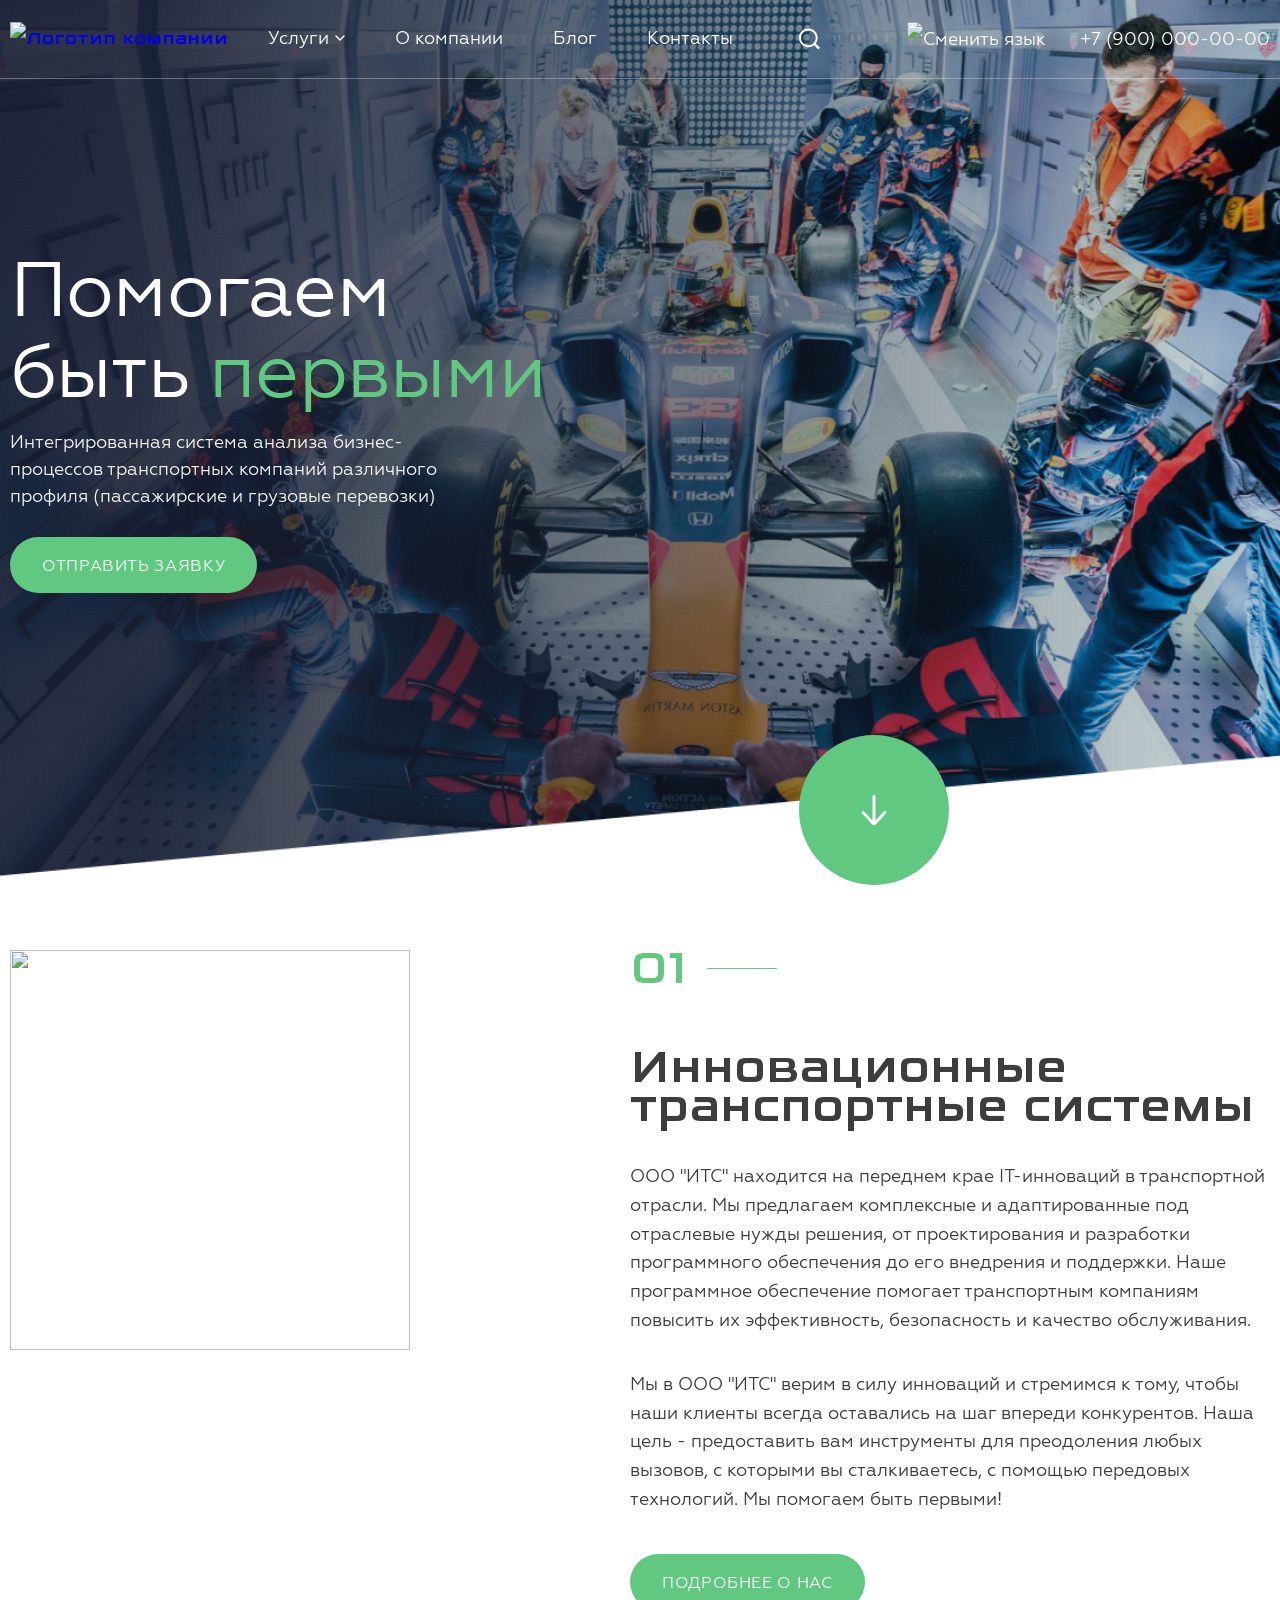
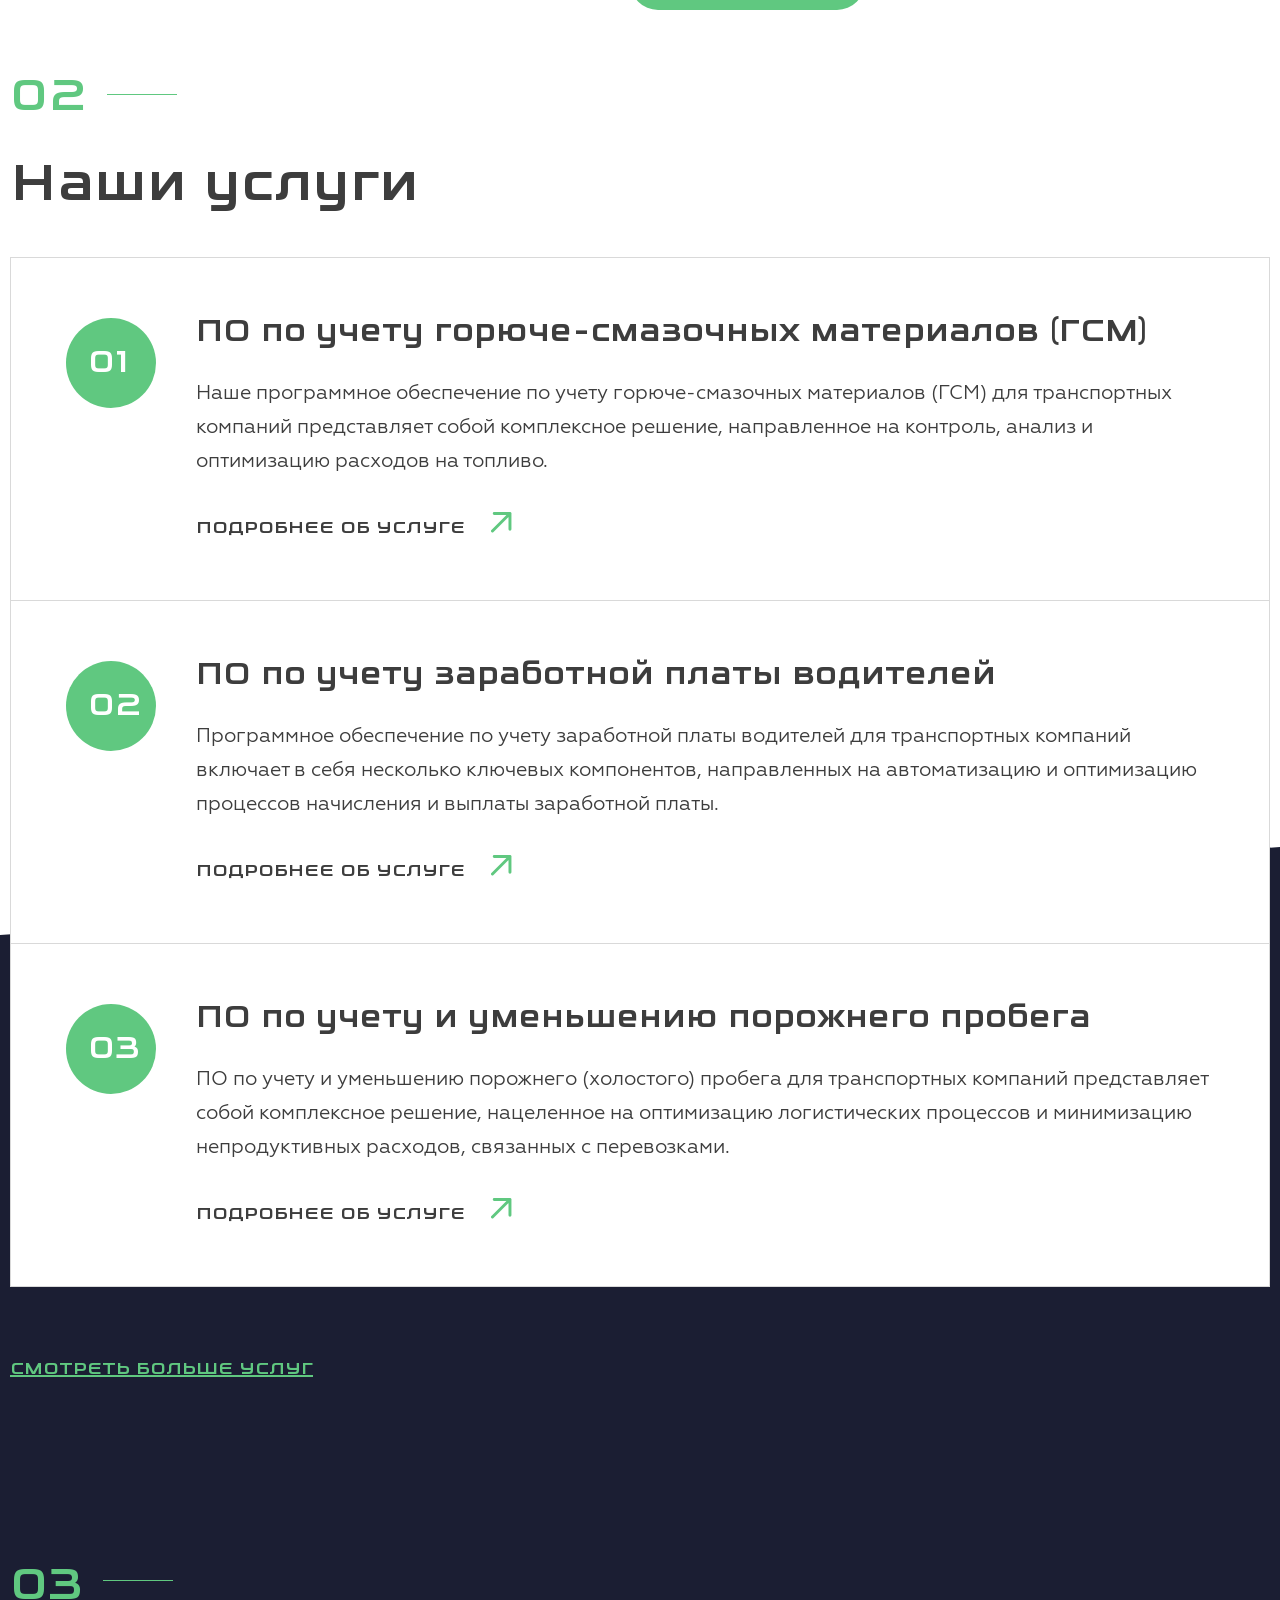
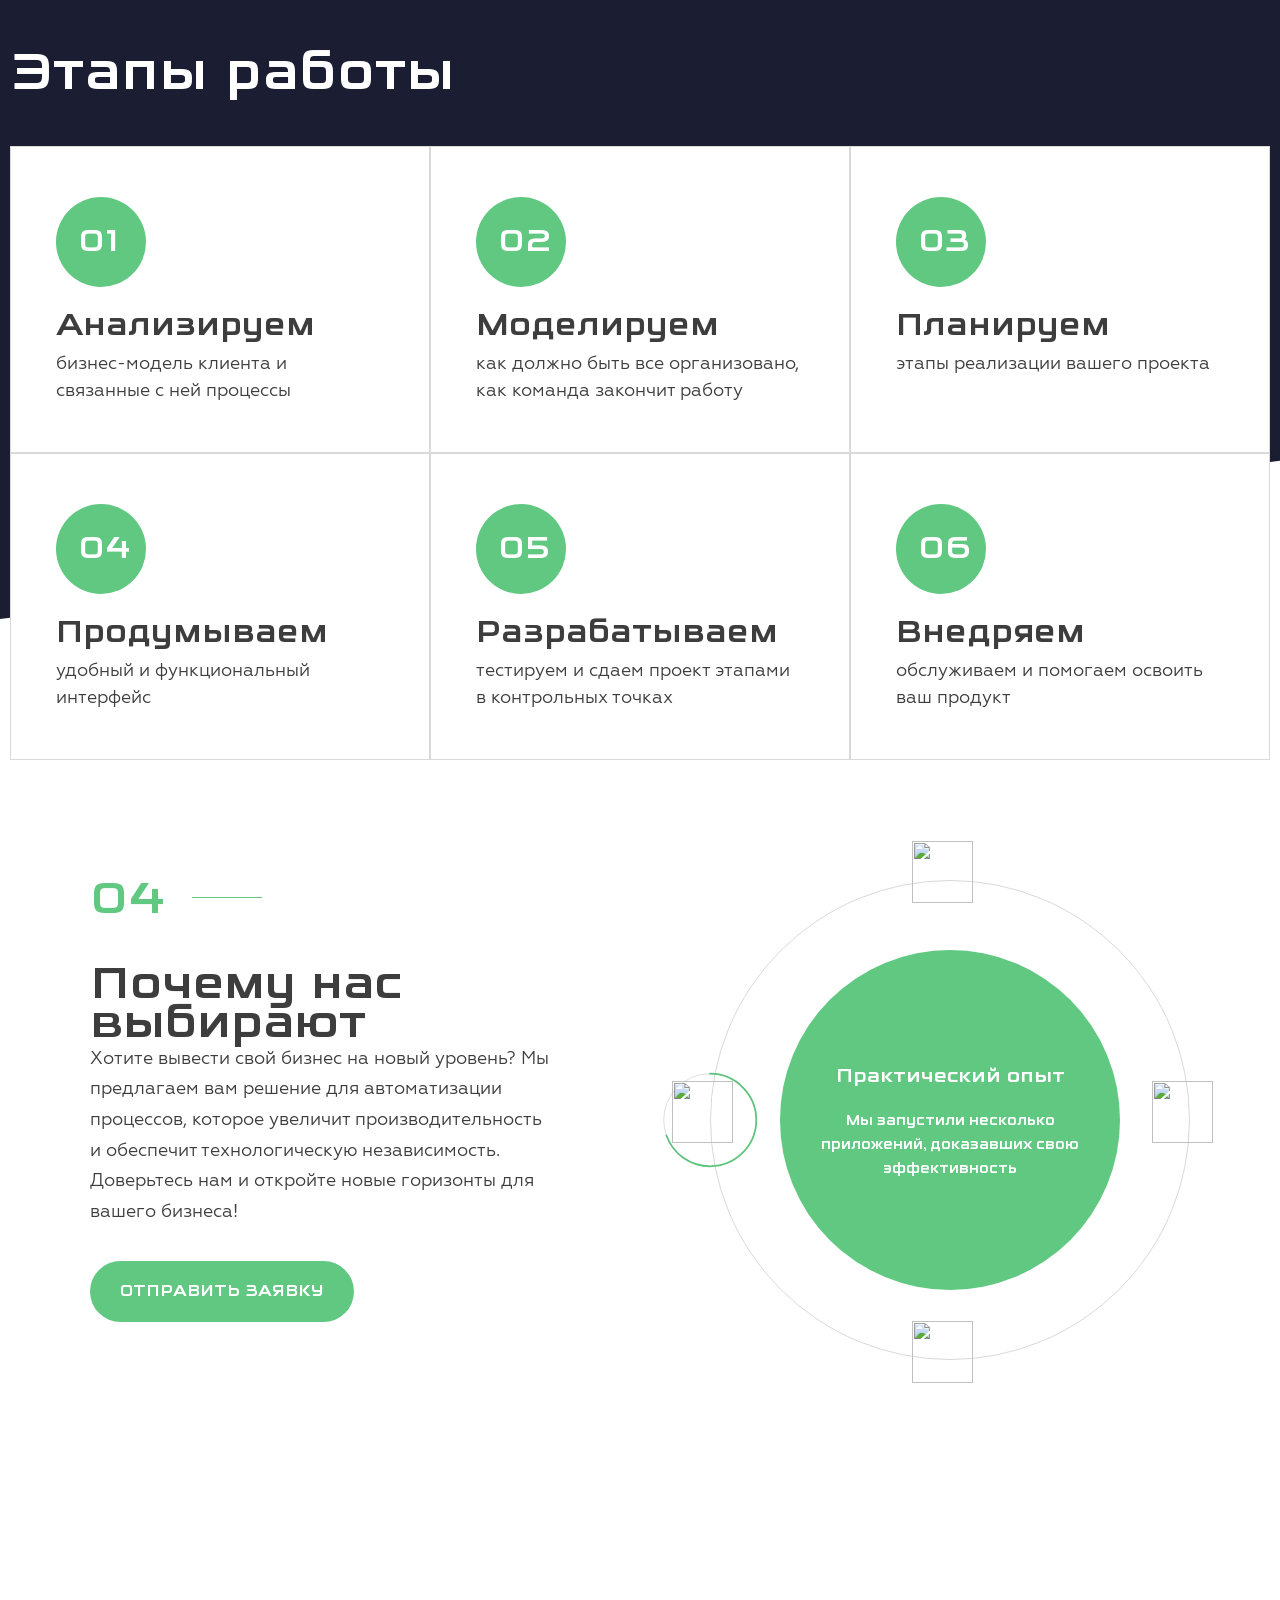
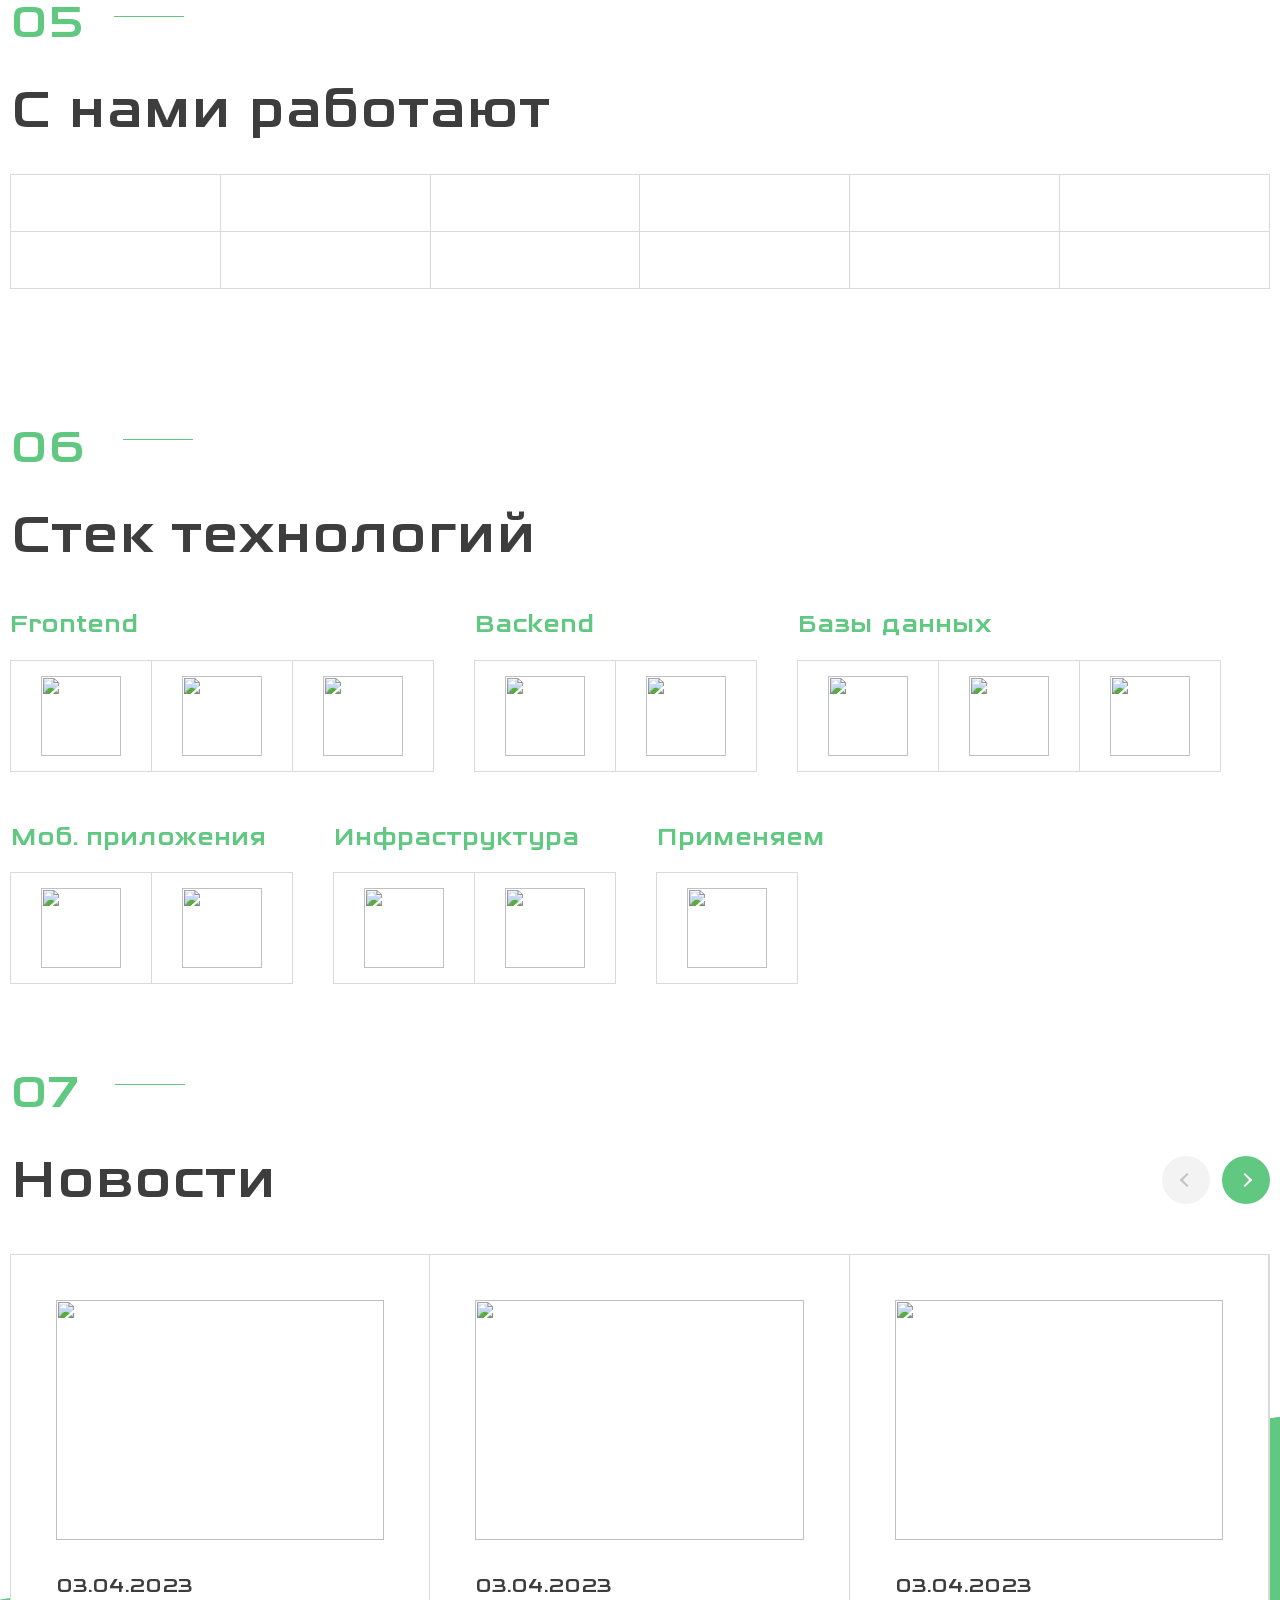
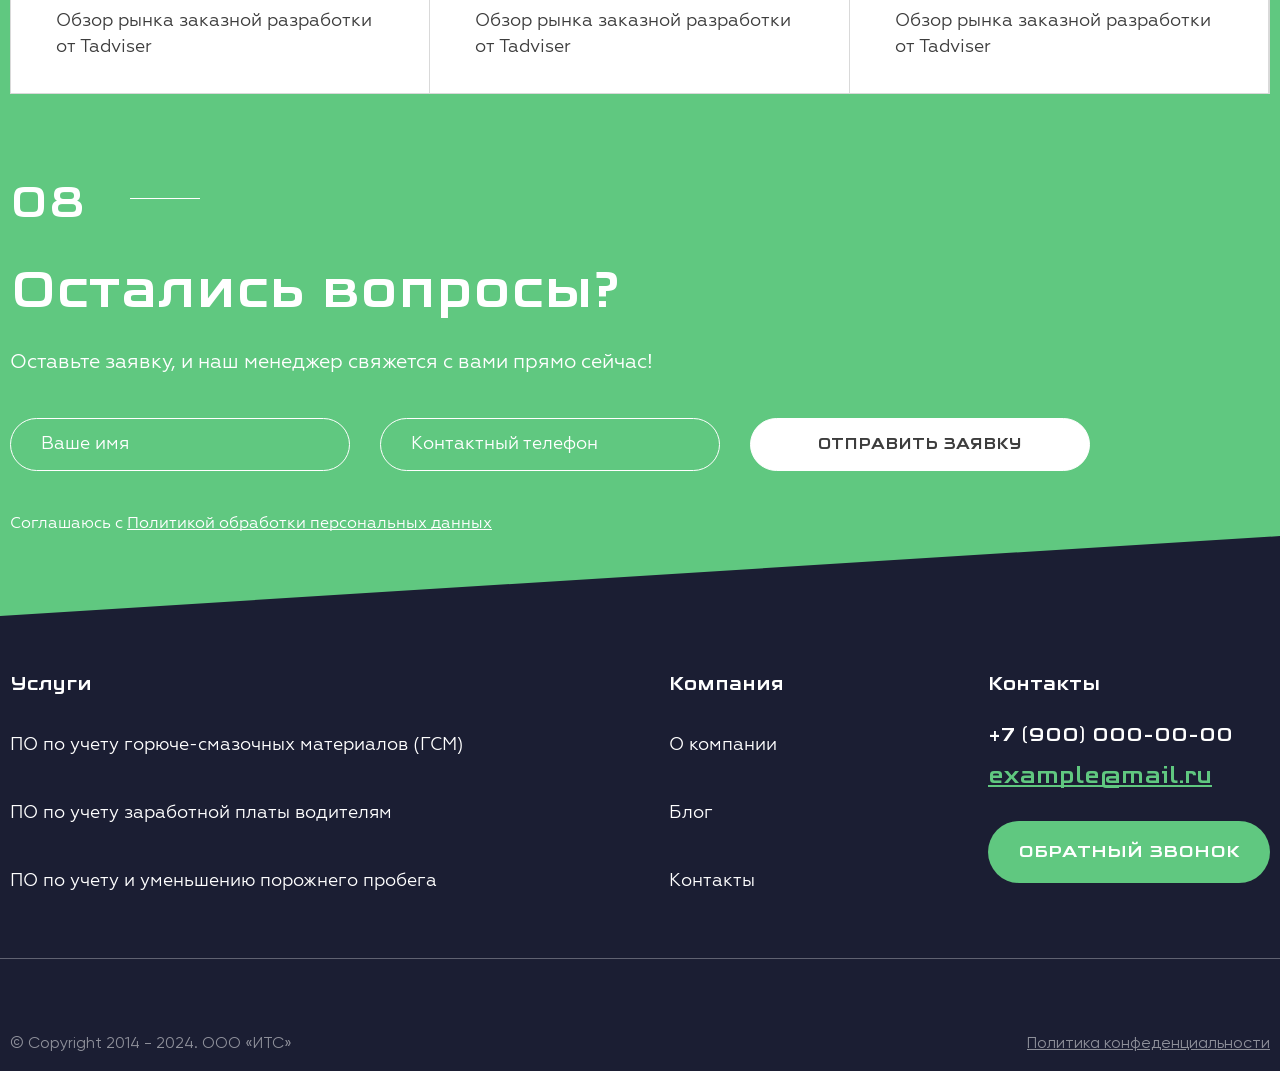
==== index.html @ 68f12f7c "Update index.html" ====
<!DOCTYPE html>
<html lang="ru">
  <head>
    <meta charset="UTF-8">
    <meta name="viewport" content="width=device-width, initial-scale=1.0">
    <title>ПО Транспортная компания</title>
    <link rel="stylesheet" href="style.css">
    <script src="main.js" defer></script>
  </head>
  <body>
    <header class="hero">

      <div class="header__inner">

        <!-- Логотип -->
        <a href="#" class="header__logo-link">
          <img src="/transportCompony/assets/logo.svg" alt="Логотип компании">
        </a>

        <!-- Телефон (только мобильные) -->
        <a href="tel:+79000000000" class="header__mobile-phone">

          +7 (900) 000-00-00
        </a>

        <div class="header__nav">
          <ul class="header__nav-list" id="navList">
            <li class="header__nav-item header__nav-item--dropdown">
              <button type="button"
                class="header__nav-link header__nav-link--toggle"
                aria-expanded="false"
                aria-haspopup="true">
                Услуги
                <svg class="header__nav-arrow" width="10" height="6"
                  viewBox="0 0 10 6" fill="none">
                  <path d="M1 1L5 5L9 1" stroke="currentColor"
                    stroke-width="1.5"
                    stroke-linecap="round" stroke-linejoin="round" />
                </svg>
              </button>

              <ul class="header__submenu">
                <li><a href="/services/web"
                    class="header__submenu-link">Разработка сайтов</a></li>
                <li><a href="/services/seo"
                    class="header__submenu-link">SEO-продвижение</a></li>
                <li><a href="/services/ads"
                    class="header__submenu-link">Реклама</a></li>
                <li><a href="/services/design"
                    class="header__submenu-link">Дизайн</a></li>
              </ul>
            </li>

            <li class="header__nav-item"><a href="/company.html"
                class="header__nav-link">О
                компании</a></li>
            <li class="header__nav-item"><a href="#"
                class="header__nav-link">Блог</a></li>
            <li class="header__nav-item"><a href="#"
                class="header__nav-link">Контакты</a></li>
          </ul>

          <form class="search" id="searchForm">
            <input type="text" class="search__input" placeholder="Что ищем?"
              name="q">
            <button type="button" class="search__btn" id="searchBtn"
              aria-label="Открыть поиск">
              <svg width="22" height="22" viewBox="0 0 22 22" fill="none"
                xmlns="http://www.w3.org/2000/svg">
                <path fill-rule="evenodd" clip-rule="evenodd"
                  d="M2.00028 9.77778C2.00028 14.0733 5.48251 17.5556 9.77806 17.5556C11.5681 17.5556 13.217 16.9508 14.5314 15.9345L15.9348 14.5311C16.9511 13.2167 17.5558 11.5678 17.5558 9.77778C17.5558 5.48223 14.0736 2 9.77806 2C5.48251 2 2.00028 5.48223 2.00028 9.77778ZM17.5022 15.7737C18.7894 14.1179 19.5558 12.0374 19.5558 9.77778C19.5558 4.37766 15.1782 0 9.77806 0C4.37794 0 0.00028038 4.37766 0.00028038 9.77778C0.00028038 15.1779 4.37794 19.5556 9.77806 19.5556C12.0375 19.5556 14.118 18.7892 15.7737 17.5021L20.2715 21.9999L22 20.2715L17.5022 15.7737Z"
                  fill="currentColor" />
              </svg>
            </button>
          </form>
        </div>

        <!-- Контакты -->
        <div class="header__contacts">
          <div class="header__lang">
            <img src="/transportCompony/assets/lan.png" alt="Сменить язык">
          </div>

          <a href="tel:+79000000000" class="header__phone">
            <span class="header__phone-icon">
              <img src="/transportCompony/assets/tel.png" alt>
            </span>
            +7 (900) 000-00-00
          </a>
        </div>

        <!-- RU + бургер (только мобильные) -->
        <div class="header__mobile-right">
          <a href="/en" class="header__mobile-lang">RU</a>

          <button class="burger" id="burger" aria-label="Открыть меню"
            aria-expanded="false">
            <span class="burger__icon">
              <span></span>
              <span></span>
            </span>
          </button>
        </div>

      </div>

      <div class="divider"></div>

      <div class="container hero__content-wrap">
        <div class="header__content">
          <h1 class="header__title">
            Помогаем <br> быть <span>первыми</span>
          </h1>
          <p class="header__title-mob">
            Помогаем быть <br> <span>первыми</span>
          </p>
          <p class="header__descr">
            Интегрированная система анализа бизнес-процессов транспортных
            компаний различного профиля (пассажирские и грузовые перевозки)
          </p>
          <a href="#form" class="btn header__btn">Отправить заявку</a>
        </div>
      </div>

      <a href="javascript:void(0)" class="hero__scroll"
        aria-label="Прокрутить вниз" onclick="smoothScrollBy(300, 1200)">
        <svg viewBox="0 0 150 150" fill="none"
          xmlns="http://www.w3.org/2000/svg">
          <circle cx="75" cy="75" r="75" fill="#60C880" />
          <path
            d="M76.1998 61.25V86.1869L84.9309 76.6381C85.3881 76.1381 86.1477 76.1187 86.6277 76.595C87.1071 77.0706 87.1263 77.8619 86.6691 78.3625L76.6972 89.2675C76.2436 89.7394 75.6412 90 74.9999 90C74.3591 90 73.7561 89.7394 73.2827 89.2456L63.3312 78.3619C63.1098 78.12 63 77.81 63 77.5C63 77.17 63.1248 76.84 63.3726 76.5944C63.8526 76.1181 64.6116 76.1375 65.0688 76.6375L73.7999 86.2262V61.25C73.7999 60.56 74.3375 60 74.9999 60C75.6622 60 76.1998 60.56 76.1998 61.25Z"
            fill="white" stroke="white" stroke-width="0.5" />
        </svg>
      </a>

    </header>

    <div class="menu-overlay" id="menuOverlay"></div>

    <main>
      <section class="innovative" id="innovative">
        <div class="container">
          <div class="innovative__inner">
            <img class="innovative__img" src="/transportCompony/assets/innovatione__img.jpg" alt>
            <div class="innovative__content">
              <span class="content__num">01</span>
              <h3 class="innovative__title content__title">Инновационные
                транспортные
                системы</h3>
              <p class="innovative__descr">ООО "ИТС" находится на переднем крае
                IT-инноваций в транспортной отрасли. Мы предлагаем комплексные и
                адаптированные под отраслевые нужды решения, от проектирования и
                разработки программного обеспечения до его внедрения и
                поддержки. Наше программное обеспечение помогает транспортным
                компаниям повысить их эффективность, безопасность и качество
                обслуживания.</p>
              <p class="innovative__descr">Мы в ООО "ИТС" верим в силу инноваций
                и стремимся к тому, чтобы наши клиенты всегда оставались на шаг
                впереди конкурентов. Наша цель - предоставить вам инструменты
                для преодоления любых вызовов, с которыми вы сталкиваетесь, с
                помощью передовых технологий.
                Мы помогаем быть первыми!</p>

              <a href="#" class="btn innovative__btn">Подробнее о нас</a>
            </div>
          </div>
        </div>
      </section>

      <section class="services">
        <div class="container">
          <div class="services__content">
            <span class="content__num services__content-num">02</span>
            <h3 class="content__title services__title">Наши услуги</h3>
            <ul class="serivices__list">
              <li class="services__item">
                <span class="card-num services__card-num">01</span>

                <div class="services__card">
                  <p class="services__card-title">ПО по учету горюче-смазочных
                    материалов (ГСМ)</p>
                  <p class="services__card-descr content__descr">Наше
                    программное обеспечение
                    по учету горюче-смазочных материалов (ГСМ) для транспортных
                    компаний представляет собой комплексное решение,
                    направленное на контроль, анализ и оптимизацию расходов на
                    топливо.</p>
                  <a href="#" class="services__card-link">подробнее <span>об
                      услуге</span>
                    <svg width="25" height="25" viewBox="0 0 25 25" fill="none"
                      xmlns="http://www.w3.org/2000/svg">
                      <path
                        d="M1.75 22.5833L22.5833 1.75M22.5833 20.5V1.75H3.83333"
                        stroke="#60C880" stroke-width="3.5"
                        stroke-linecap="round" stroke-linejoin="round" />
                    </svg>
                  </a>
                </div>
              </li>
            </ul>

          </div>
        </div>
      </section>
      <div class="dark__block">
        <div class="container">
          <ul class="services__list services__list-dark">
            <li class="services__item services__item-dark">
              <span class="card-num services__card-num">02</span>

              <div class="services__card">
                <p class="services__card-title">ПО по учету заработной платы
                  водителей</p>
                <p class="services__card-descr content__descr ">Программное
                  обеспечение по
                  учету заработной платы водителей для транспортных компаний
                  включает в себя несколько ключевых компонентов, направленных
                  на автоматизацию и оптимизацию процессов начисления и
                  выплаты заработной платы.</p>
                <a href="#" class="services__card-link">подробнее <span>об
                    услуге</span>
                  <svg width="25" height="25" viewBox="0 0 25 25" fill="none"
                    xmlns="http://www.w3.org/2000/svg">
                    <path
                      d="M1.75 22.5833L22.5833 1.75M22.5833 20.5V1.75H3.83333"
                      stroke="#60C880" stroke-width="3.5"
                      stroke-linecap="round" stroke-linejoin="round" />
                  </svg>
                </a>
              </div>
            </li>
            <li class="services__item services__item-dark">
              <span class="card-num services__card-num">03</span>

              <div class="services__card">
                <p class="services__card-title">ПО по учету и уменьшению
                  порожнего пробега</p>
                <p class="services__card-descr content__descr">ПО по учету и
                  уменьшению
                  порожнего (холостого) пробега для транспортных компаний
                  представляет собой комплексное решение, нацеленное на
                  оптимизацию логистических процессов и минимизацию
                  непродуктивных расходов, связанных с перевозками.</p>
                <a href="#" class="services__card-link">подробнее <span>об
                    услуге</span>
                  <svg width="25" height="25" viewBox="0 0 25 25" fill="none"
                    xmlns="http://www.w3.org/2000/svg">
                    <path
                      d="M1.75 22.5833L22.5833 1.75M22.5833 20.5V1.75H3.83333"
                      stroke="#60C880" stroke-width="3.5"
                      stroke-linecap="round" stroke-linejoin="round" />
                  </svg>
                </a>
              </div>
            </li>
          </ul>
          <a href="po__services.html" class="services__link">Смотреть больше
            услуг</a>
        </div>

        <section class="stage">
          <div class="container">
            <div class="stage__inner">
              <span class="content__num stage__num">03</span>
              <h3 class="content__title stage__title">Этапы работы</h3>
              <div class="stage__cards">
                <div class="stage__card">
                  <span class="card-num stage__card-num">01</span>
                  <div class="stage__card-content">

                    <h4
                      class="stage__card-title content__title">Анализируем</h4>
                    <p class="stage__card-descr content__descr">бизнес-модель
                      клиента и
                      связанные с ней процессы</p>
                  </div>
                </div>
                <div class="stage__card">
                  <span class="card-num stage__card-num">02</span>
                  <div class="stage__card-content">
                    <h4 class="stage__card-title">Моделируем</h4>
                    <p class="stage__card-descr">как должно быть все
                      организовано,
                      как команда закончит работу</p>
                  </div>
                </div>
                <div class="stage__card">
                  <span class="card-num stage__card-num">03</span>
                  <div class="stage__card-content">

                    <h4 class="stage__card-title">Планируем</h4>
                    <p class="stage__card-descr">этапы реализации вашего
                      проекта</p>
                  </div>
                </div>
                <div class="stage__card">
                  <span class="card-num stage__card-num">04</span>
                  <div class="stage__card-content">
                    <h4 class="stage__card-title">Продумываем</h4>
                    <p class="stage__card-descr">удобный и функциональный
                      интерфейс</p>
                  </div>
                </div>
                <div class="stage__card">
                  <span class="card-num stage__card-num">05</span>
                  <div class="stage__card-content">

                    <h4 class="stage__card-title">Разрабатываем</h4>
                    <p class="stage__card-descr">тестируем и сдаем проект
                      этапами
                      в контрольных точках</p>
                  </div>
                </div>
                <div class="stage__card">
                  <span class="card-num stage__card-num">06</span>
                  <div class="stage__card-content">

                    <h4 class="stage__card-title">Внедряем</h4>
                    <p class="stage__card-descr">обслуживаем и помогаем освоить
                      ваш продукт</p>
                  </div>
                </div>
              </div>
            </div>
          </div>
        </section>
      </div>
      <section class="why">
        <div class="container">
          <div class="why__inner">
            <div class="why__content">

              <span class="content__num why__content-num">04</span>
              <h3 class="why__title content__title">Почему нас выбирают</h3>
              <p class="why__descr content__descr">
                Хотите вывести свой бизнес на новый уровень? Мы предлагаем вам
                решение для автоматизации процессов, которое увеличит
                производительность и обеспечит технологическую независимость.
                Доверьтесь нам и откройте новые горизонты для вашего бизнеса!
              </p>
              <button class="why__btn">отправить заявку</button>
            </div>
            <div class="why__visual">
              <div class="orbit">

                <!-- центральный круг -->
                <div class="orbit__center">
                  <h3 class="orbit__title">Практический опыт</h3>
                  <p class="orbit__text">
                    Мы запустили несколько приложений,
                    доказавших свою эффективность
                  </p>
                </div>

                <!-- иконки по орбите -->
                <div class="orbit__icon orbit__icon--top">
                  <img src="/transportCompony/assets/top.svg" alt>
                </div>
                <div class="orbit__icon orbit__icon--right">
                  <img src="/transportCompony/assets/right.svg" alt>
                </div>
                <div class="orbit__icon orbit__icon--bottom">
                  <img src="/transportCompony/assets/bottom.svg" alt>
                </div>
                <div class="orbit__icon orbit__icon--left">
                  <!-- кольцо прогресса -->
                  <svg class="progress-ring" viewBox="0 0 112 112"
                    aria-hidden="true">
                    <!-- фоновая обводка (серое кольцо) -->
                    <circle cx="56" cy="56" r="54"
                      fill="none" stroke="#d9d9d9" stroke-width="1" />

                    <!-- прогресс -->
                    <circle class="progress-ring__circle"
                      cx="56" cy="56" r="54"
                      fill="none" stroke="#5cc47a" stroke-width="2"
                      stroke-linecap="round"
                      stroke-dasharray="490.29"
                      stroke-dashoffset="254.47"
                      transform="rotate(-90 56 56)" />
                  </svg>

                  <!-- иконка по центру -->
                  <img src="/transportCompony/assets/left.svg" alt>
                </div>
              </div>
            </div>
          </div>
        </div>
      </section>
      <section class="work">
        <div class="container">
          <span class="content__num work__content-num">05</span>
          <h3 class="work__title content__title">С нами работают</h3>
          <ul class="work__list">
            <li class="work__item"><img src="/transportCompony/assets/pek.png" alt
                class="work__item-pic"><a href="#"
                class="work__item-link"></a></li>
            <li class="work__item"><img src="/transportCompony/assets/image 4.svg" alt
                class="work__item-pic"><a href="#"
                class="work__item-link"></a></li>
            <li class="work__item"><img src="/transportCompony/assets/pek.png" alt
                class="work__item-pic"><a href="#"
                class="work__item-link"></a></li>
            <li class="work__item"><img src="/transportCompony/assets/image 4.svg" alt
                class="work__item-pic"><a href="#"
                class="work__item-link"></a></li>
            <li class="work__item"><img src="/transportCompony/assets/pek.png" alt
                class="work__item-pic"><a href="#"
                class="work__item-link"></a></li>
            <li class="work__item"><img src="/transportCompony/assets/image 4.svg" alt
                class="work__item-pic"><a href="#"
                class="work__item-link"></a></li>
            <li class="work__item"><img src="/transportCompony/assets/pek.png" alt
                class="work__item-pic"><a href="#"
                class="work__item-link"></a></li>
            <li class="work__item"><img src="/transportCompony/assets/image 4.svg" alt
                class="work__item-pic"><a href="#"
                class="work__item-link"></a></li>
            <li class="work__item"><img src="/transportCompony/assets/pek.png" alt
                class="work__item-pic"><a href="#"
                class="work__item-link"></a></li>
            <li class="work__item"><img src="/transportCompony/assets/image 4.svg" alt
                class="work__item-pic"><a href="#"
                class="work__item-link"></a></li>
            <li class="work__item"><img src="/transportCompony/assets/pek.png" alt
                class="work__item-pic"><a href="#"
                class="work__item-link"></a></li>
            <li class="work__item"><img src="/transportCompony/assets/image 4.svg" alt
                class="work__item-pic"><a href="#"
                class="work__item-link"></a></li>
          </ul>
        </div>
      </section>
      <section class="tehnology">
        <div class="container">
          <span class="content__num tehnology__content-num">06</span>
          <h3 class="tehnology__title content__title">Стек технологий</h3>
          <div class="tehnology__groups">
            <div class="tehnology__group">
              <h4 class="tehnology__list-title">Frontend</h4>
              <ul class="tehnology__list">
                <li class="tehnology__item"><a href="#"
                    class="tehnology__link"><img src="/transportCompony/assets/svelte.png" alt
                      class="tehnology__item-pic"></a></li>
                <li class="tehnology__item"><a href="#"
                    class="tehnology__link"><img src="/transportCompony/assets/vue.png" alt
                      class="tehnology__item-pic"></a></li>
                <li class="tehnology__item"><a href="#"
                    class="tehnology__link"><img src="/transportCompony/assets/angular.png" alt
                      class="tehnology__item-pic"></a></li>
              </ul>
            </div>
            <div class="tehnology__group">
              <h4 class="tehnology__list-title">Backend</h4>
              <ul class="tehnology__list">
                <li class="tehnology__item"><a href="#"
                    class="tehnology__link"><img src="/transportCompony/assets/laravel.png" alt
                      class="tehnology__item-pic"></a></li>
                <li class="tehnology__item"><a href="#"
                    class="tehnology__link"><img src="/transportCompony/assets/python.png" alt
                      class="tehnology__item-pic"></a></li>
              </ul>
            </div>
            <div class="tehnology__group">
              <h4 class="tehnology__list-title">Базы данных</h4>
              <ul class="tehnology__list">
                <li class="tehnology__item"><a href="#"
                    class="tehnology__link"><img src="/transportCompony/assets/mongo.png" alt
                      class="tehnology__item-pic"></a></li>
                <li class="tehnology__item"><a href="#"
                    class="tehnology__link"><img src="/transportCompony/assets/sql.png" alt
                      class="tehnology__item-pic"></a></li>
                <li class="tehnology__item"><a href="#"
                    class="tehnology__link"><img src="/transportCompony/assets/ch.png" alt
                      class="tehnology__item-pic"></a></li>
              </ul>
            </div>
          </div>
          <div class="tehnology__groups  tehnology__groups-bottom">
            <div class="tehnology__group">
              <h4 class="tehnology__list-title">Моб. приложения</h4>
              <ul class="tehnology__list">
                <li class="tehnology__item"><a href="#"
                    class="tehnology__link"><img src="/transportCompony/assets/java.png" alt
                      class="tehnology__item-pic"></a></li>
                <li class="tehnology__item"><a href="#"
                    class="tehnology__link"><img src="/transportCompony/assets/swift.png" alt
                      class="tehnology__item-pic"></a></li>
              </ul>
            </div>
            <div class="tehnology__group tehnology__group-info">
              <h4 class="tehnology__list-title">Инфраструктура</h4>
              <ul class="tehnology__list">
                <li class="tehnology__item"><a href="#"
                    class="tehnology__link"><img src="/transportCompony/assets/docer.png" alt
                      class="tehnology__item-pic"></a></li>
                <li class="tehnology__item"><a href="#"
                    class="tehnology__link"><img src="/transportCompony/assets/ic.png" alt
                      class="tehnology__item-pic"></a></li>
              </ul>
            </div>
            <div class="tehnology__group">
              <h4 class="tehnology__list-title">Применяем</h4>
              <ul class="tehnology__list">
                <li class="tehnology__item"><a href="#"
                    class="tehnology__link"><img src="/transportCompony/assets/ql.png" alt
                      class="tehnology__item-pic"></a></li>
              </ul>
            </div>
          </div>
        </div>
      </section>
      <div class="green__block">
        <section class="news">
          <div class="container">
            <div class="news__head">
              <div>
                <span class="content__num news__content-num">07</span>
                <h3 class="news__title content__title">Новости</h3>
              </div>
              <div class="news__nav">
                <button class="news__btn news__btn--prev" aria-label="Назад"
                  disabled></button>
                <button class="news__btn news__btn--next"
                  aria-label="Вперёд"></button>
              </div>
            </div>
            <div class="news__slider">
              <div class="news__slide">
                <img src="/transportCompony/assets/slide-1.png" alt class="news__slide-pic">
                <div class="news__content">

                  <p class="news__slide-date">03.04.2023</p>
                  <p class="news__slide-descr">Обзор рынка заказной разработки
                    от
                    Tadviser</p>
                </div>
              </div>
              <div class="news__slide">
                <img src="/transportCompony/assets/slide-2.png" alt class="news__slide-pic">
                <div class="news__content">

                  <p class="news__slide-date">03.04.2023</p>
                  <p class="news__slide-descr">Обзор рынка заказной разработки
                    от
                    Tadviser</p>
                </div>
              </div>
              <div class="news__slide">
                <img src="/transportCompony/assets/slide-3.png" alt class="news__slide-pic">
                <div class="news__content">

                  <p class="news__slide-date">03.04.2023</p>
                  <p class="news__slide-descr">Обзор рынка заказной разработки
                    от
                    Tadviser</p>
                </div>
              </div>
              <div class="news__slide">
                <img src="/transportCompony/assets/slide-1.png" alt class="news__slide-pic">
                <div class="news__content">

                  <p class="news__slide-date">03.04.2023</p>
                  <p class="news__slide-descr">Обзор рынка заказной разработки
                    от
                    Tadviser</p>
                </div>
              </div>
              <div class="news__slide">
                <img src="/transportCompony/assets/slide-2.png" alt class="news__slide-pic">
                <div class="news__content">

                  <p class="news__slide-date">03.04.2023</p>
                  <p class="news__slide-descr">Обзор рынка заказной разработки
                    от
                    Tadviser</p>
                </div>
              </div>
              <div class="news__slide">
                <img src="/transportCompony/assets/slide-3.png" alt class="news__slide-pic">

                <div class="news__content">

                  <p class="news__slide-date">03.04.2023</p>
                  <p class="news__slide-descr">Обзор рынка заказной разработки
                    от
                    Tadviser</p>
                </div>
              </div>
            </div>
          </div>
        </section>
        <section class="questions">
          <div class="container">
            <span class="content__num questions__content-num">08</span>
            <h3 class="questions__title content__title">Остались вопросы?</h3>
            <p class="content__descr questions__descr">Оставьте заявку, и наш
              менеджер свяжется с
              вами прямо сейчас!</p>
            <form class="question__form" action="/api/send" method="POST">
              <input
                class="question__form-input"
                id="user-name"
                type="text"
                name="name"
                placeholder="Ваше имя"
                autocomplete="name"
                required>

              <input
                class="question__form-input"
                id="phone"
                type="tel"
                name="phone"
                placeholder="Контактный телефон"
                autocomplete="tel"
                required>

              <button type="submit" class="question__btn">Отправить
                заявку</button>
            </form>
            <p class="question__politic">Соглашаюсь с <span>Политикой обработки
                персональных данных</span></p>
          </div>
        </section>
      </div>

      <footer class="footer">
        <div class="container">
          <div class="footer__inner">
            <div class="footer__services">
              <p class="footer__title">Услуги</p>
              <ul class="footer__list">
                <li class="footer__item"><a href="po__services.html"
                    class="footer__link">ПО по учету горюче-смазочных
                    материалов (ГСМ)</a></li>
                <li class="footer__item"><a href="po__services.html"
                    class="footer__link">ПО по учету заработной платы
                    водителям</a></li>
                <li class="footer__item"><a href="po__services.html"
                    class="footer__link">ПО по учету и уменьшению
                    порожнего пробега</a></li>
              </ul>
            </div>
            <div class="footer__company">
              <p class="footer__title">Компания</p>
              <ul class="footer__list">
                <li class="footer__item"><a href="company.html"
                    class="footer__link">О компании</a></li>
                <li class="footer__item"><a href="index.html"
                    class="footer__link">Блог</a></li>
                <li class="footer__item"><a href="#"
                    class="footer__link">Контакты</a></li>
              </ul>
            </div>
            <div class="footer__contact">
              <p class="footer__title">Контакты</p>
              <a class="footer__tel" href="tel:+79000000000">+7 (900)
                000-00-00</a>
              <a class="footer__mail"
                href="mailto:example@mail.ru">example@mail.ru</a>
              <button class="footer__btn" id="openModalBtn"
                type="button">Обратный звонок</button>

              <div id="myModal" class="modal">
                <div class="modal__content">
                  <span class="close__btn">&times;</span>
                  <h2>Заказать звонок</h2>
                  <form class="footer__form" action="/api/send"
                    method="POST">
                    <input
                      class="footer__form-input"
                      id="modal-user-name"
                      type="text"
                      name="name"
                      placeholder="Ваше имя"
                      autocomplete="name"
                      required>

                    <input
                      class="footer__form-input"
                      id="modal-phone"
                      type="tel"
                      name="phone"
                      placeholder="Контактный телефон"
                      autocomplete="tel"
                      required>

                    <button type="submit"
                      class="question__btn footer__btn">Отправить
                      заявку</button>
                  </form>

                  <a>Соглашаюсь с <span>Политикой обработки персональных
                      данных</span></a>
                </div>
              </div>
            </div>
          </div>
        </div>
        <div class="divaider"></div>
        <div class="container">

          <div class="footer__copy">
            <p>© Copyright 2014 - 2024. ООО «ИТС»</p>
            <p class="footer__policy">Политика конфеденциальности</p>
          </div>
        </div>
      </footer>
    </main>
    <div class="mobile-menu" id="mobileMenu">

      <div class="mobile-menu__top">
        <a href="#" class="header__logo-link">
          <img src="/transportCompony/assets/mob__logo.png" alt="Логотип компании">
        </a>

        <a href="tel:+79000000000" class="mobile-menu__phone">
          +7 (900) 000-00-00
        </a>

        <div class="mobile-menu__right">
          <a href="/en" class="mobile-menu__lang">RU</a>
          <button class="mobile-menu__close" id="menuClose"
            aria-label="Закрыть меню">
            <svg viewBox="0 0 12 12" fill="none"
              xmlns="http://www.w3.org/2000/svg">
              <path d="M1 1L11 11M11 1L1 11" stroke="currentColor"
                stroke-width="1.5"
                stroke-linecap="round" />
            </svg>
          </button>
        </div>
      </div>

      <form class="mobile-menu__search" onsubmit="return false;">
        <input type="text" placeholder="Поиск" aria-label="Поиск по сайту">
        <button type="submit" aria-label="Найти">
          <svg viewBox="0 0 22 22" fill="none"
            xmlns="http://www.w3.org/2000/svg">
            <path fill-rule="evenodd" clip-rule="evenodd"
              d="M2.00028 9.77778C2.00028 14.0733 5.48251 17.5556 9.77806 17.5556C11.5681 17.5556 13.217 16.9508 14.5314 15.9345L15.9348 14.5311C16.9511 13.2167 17.5558 11.5678 17.5558 9.77778C17.5558 5.48223 14.0736 2 9.77806 2C5.48251 2 2.00028 5.48223 2.00028 9.77778ZM17.5022 15.7737C18.7894 14.1179 19.5558 12.0374 19.5558 9.77778C19.5558 4.37766 15.1782 0 9.77806 0C4.37794 0 0.00028038 4.37766 0.00028038 9.77778C0.00028038 15.1779 4.37794 19.5556 9.77806 19.5556C12.0375 19.5556 14.118 18.7892 15.7737 17.5021L20.2715 21.9999L22 20.2715L17.5022 15.7737Z"
              fill="currentColor" />
          </svg>
        </button>
      </form>

      <ul class="mobile-menu__list">
        <li class="mobile-menu__item mobile-menu__item--dropdown">
          <button type="button" class="mobile-menu__link"
            aria-expanded="false">
            Услуги
            <svg viewBox="0 0 8 12" fill="none"
              xmlns="http://www.w3.org/2000/svg">
              <path d="M1 1L6 6L1 11" stroke="currentColor" stroke-width="1.5"
                stroke-linecap="round" stroke-linejoin="round" />
            </svg>
          </button>
          <ul class="mobile-menu__submenu">
            <li><a href="/services/web"
                class="mobile-menu__submenu-link">Разработка сайтов</a></li>
            <li><a href="/services/seo"
                class="mobile-menu__submenu-link">SEO-продвижение</a></li>
            <li><a href="/services/ads"
                class="mobile-menu__submenu-link">Реклама</a></li>
            <li><a href="/services/design"
                class="mobile-menu__submenu-link">Дизайн</a></li>
          </ul>
        </li>

        <li class="mobile-menu__item"><a href="company.html" class="mobile-menu__link">О
            компании</a></li>
        <li class="mobile-menu__item"><a href="#"
            class="mobile-menu__link">Блог</a></li>
        <li class="mobile-menu__item"><a href="#"
            class="mobile-menu__link">Контакты</a></li>
      </ul>

      <div class="mobile-menu__footer">
        <a href="#form" class="btn mobile-menu__btn">Отправить заявку</a>
      </div>

    </div>
  </body>
</html>
---- style.css ----
@import url(style/basic.css);
@import url(style/reset.css);
@import url(style/variables.css);
@import url(style/header.css);
@import url(style/innovative.css);
@import url(style/services.css);
@import url(style/dark__block.css);
@import url(style/stage.css);
@import url(style/why.css);
@import url(style/work.css);
@import url(style/tehnology.css);
@import url(style/news.css);
@import url(style/green__block.css);
@import url(style/questions.css);
@import url(style/footer.css);
@import url(style/company.css);
@import url(style/po__services.css);
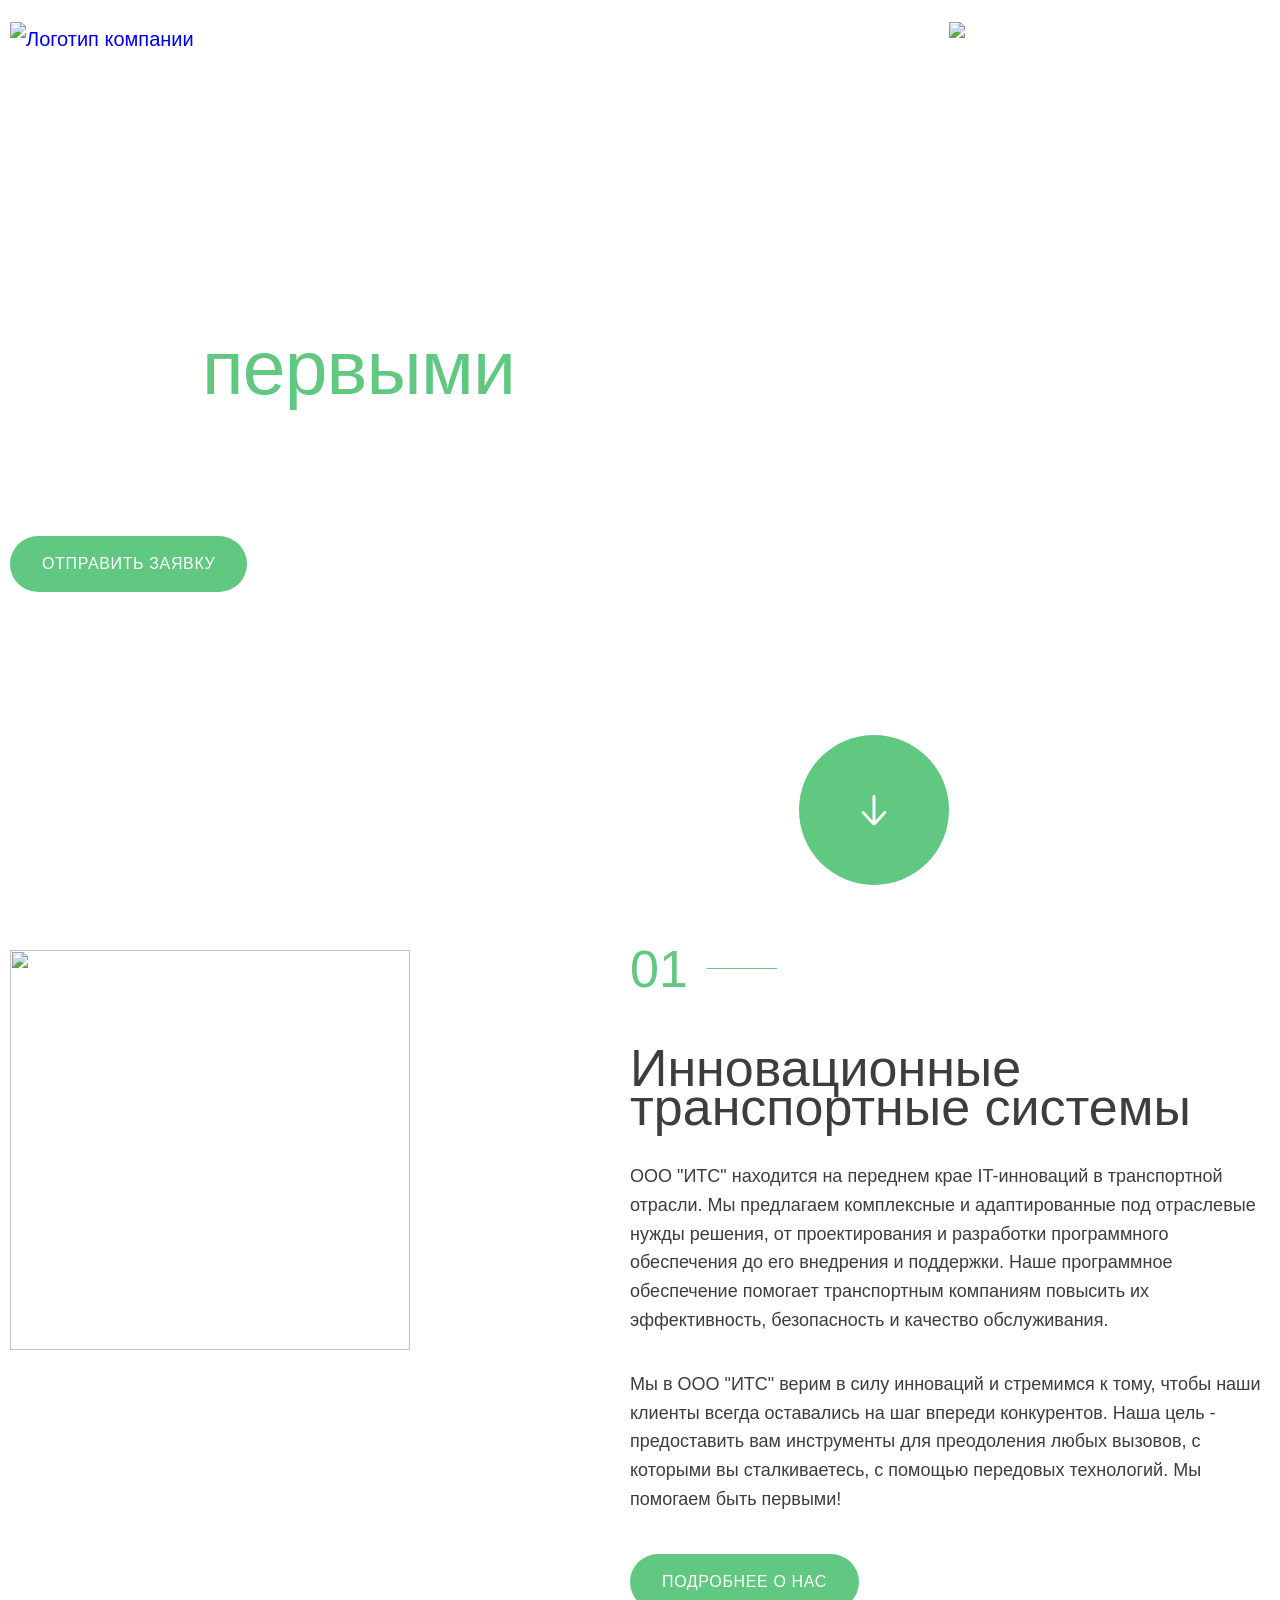
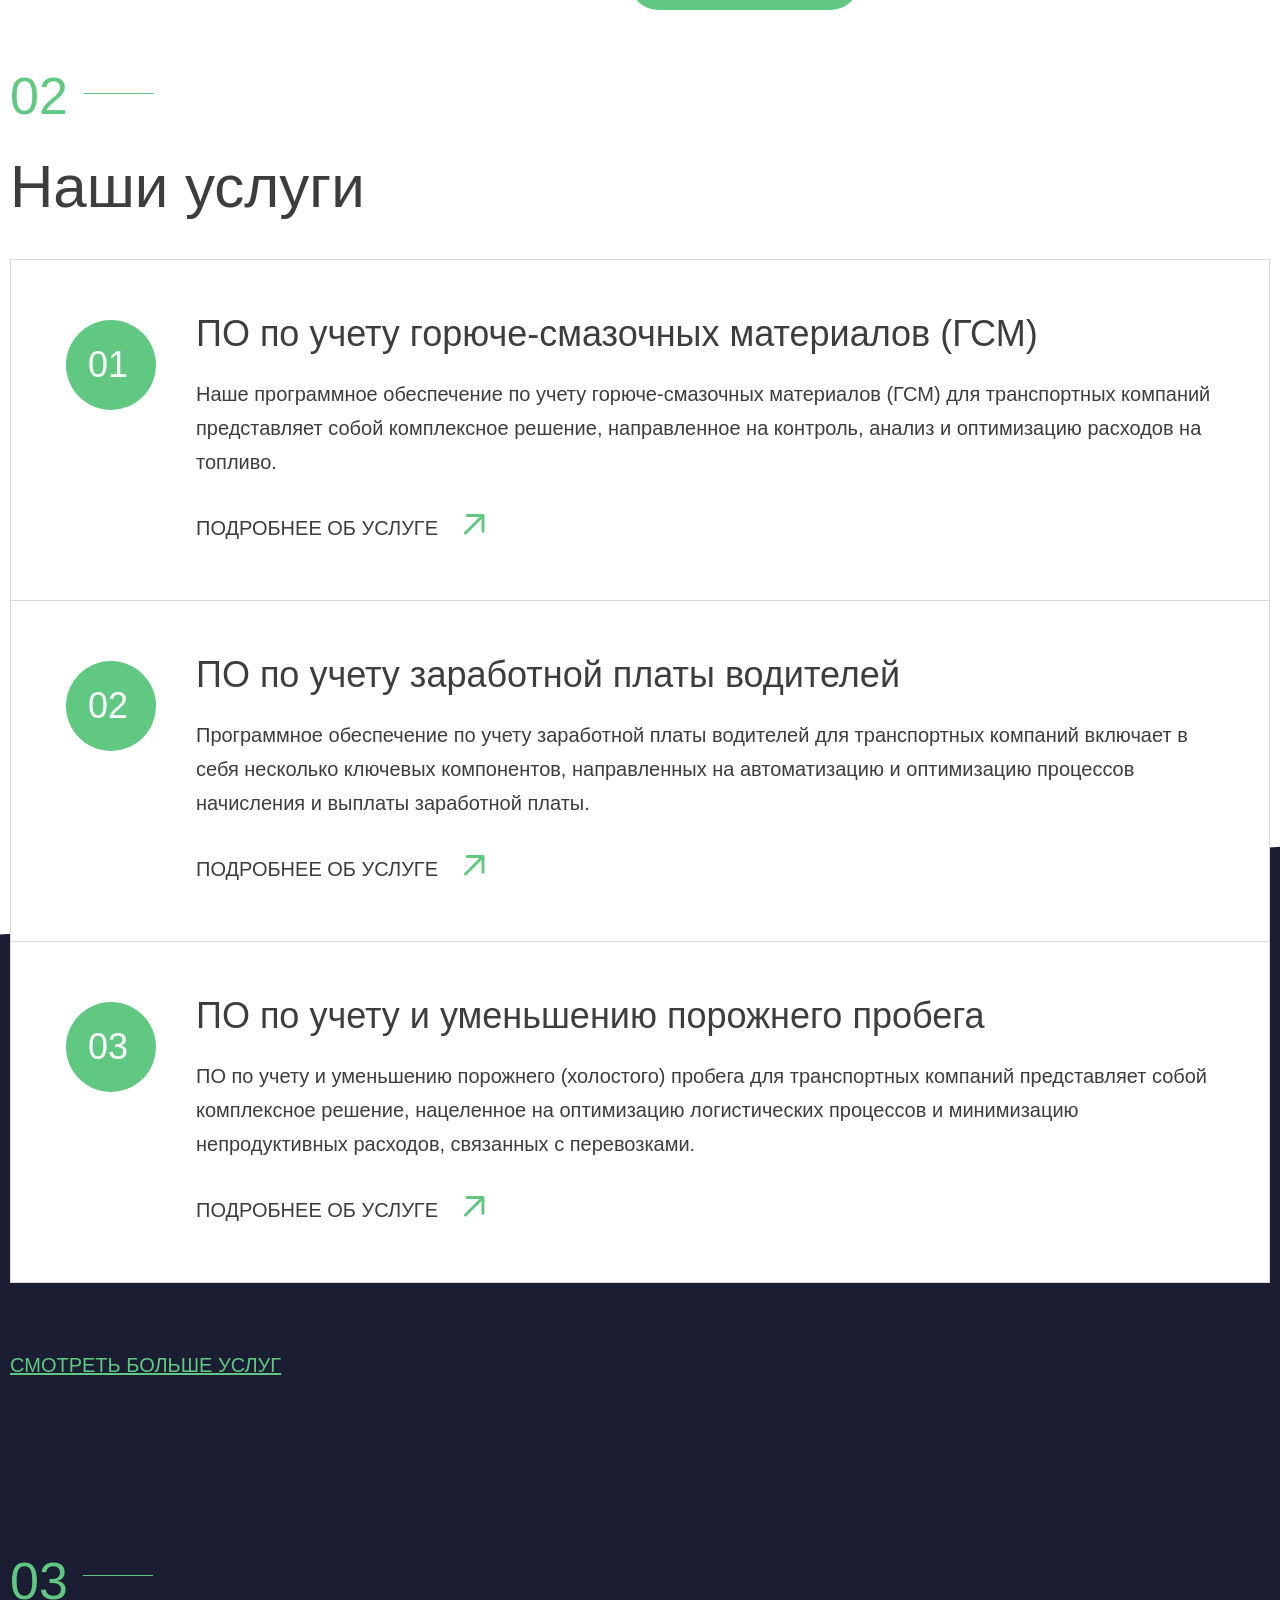
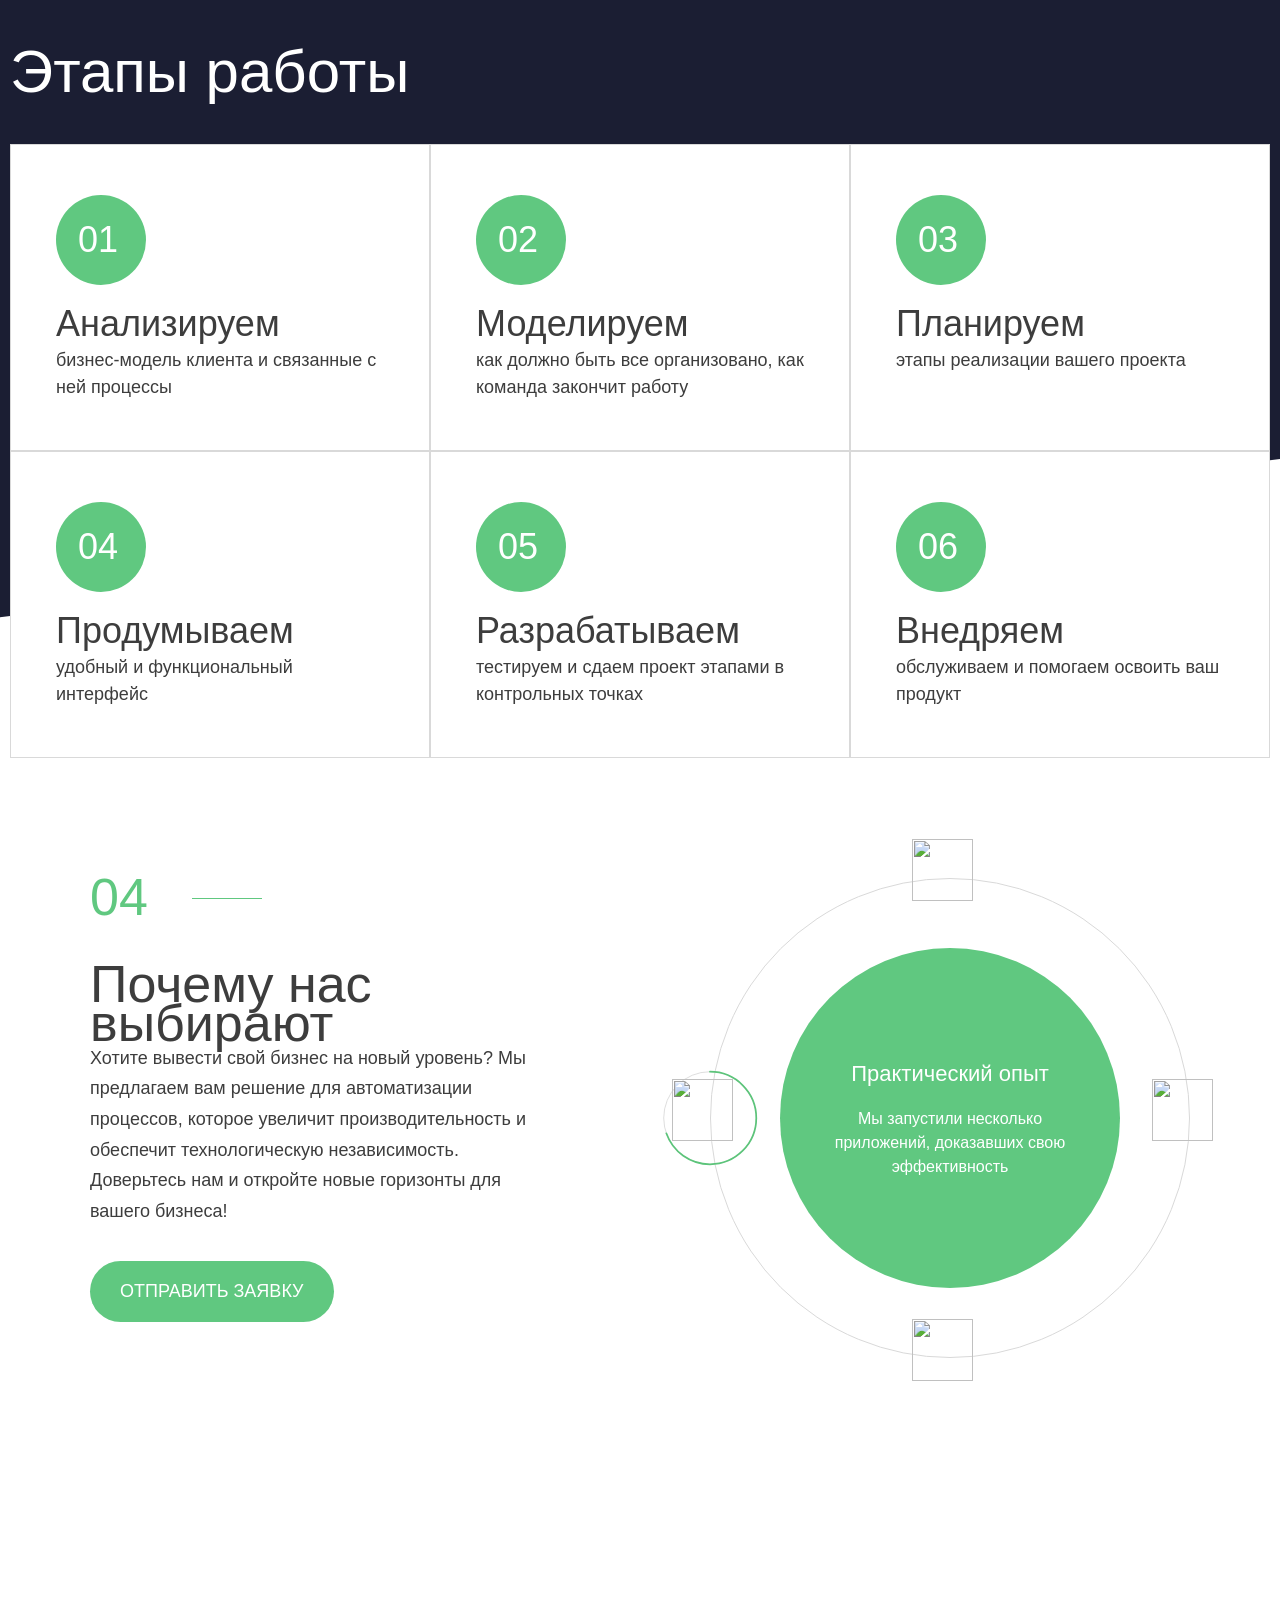
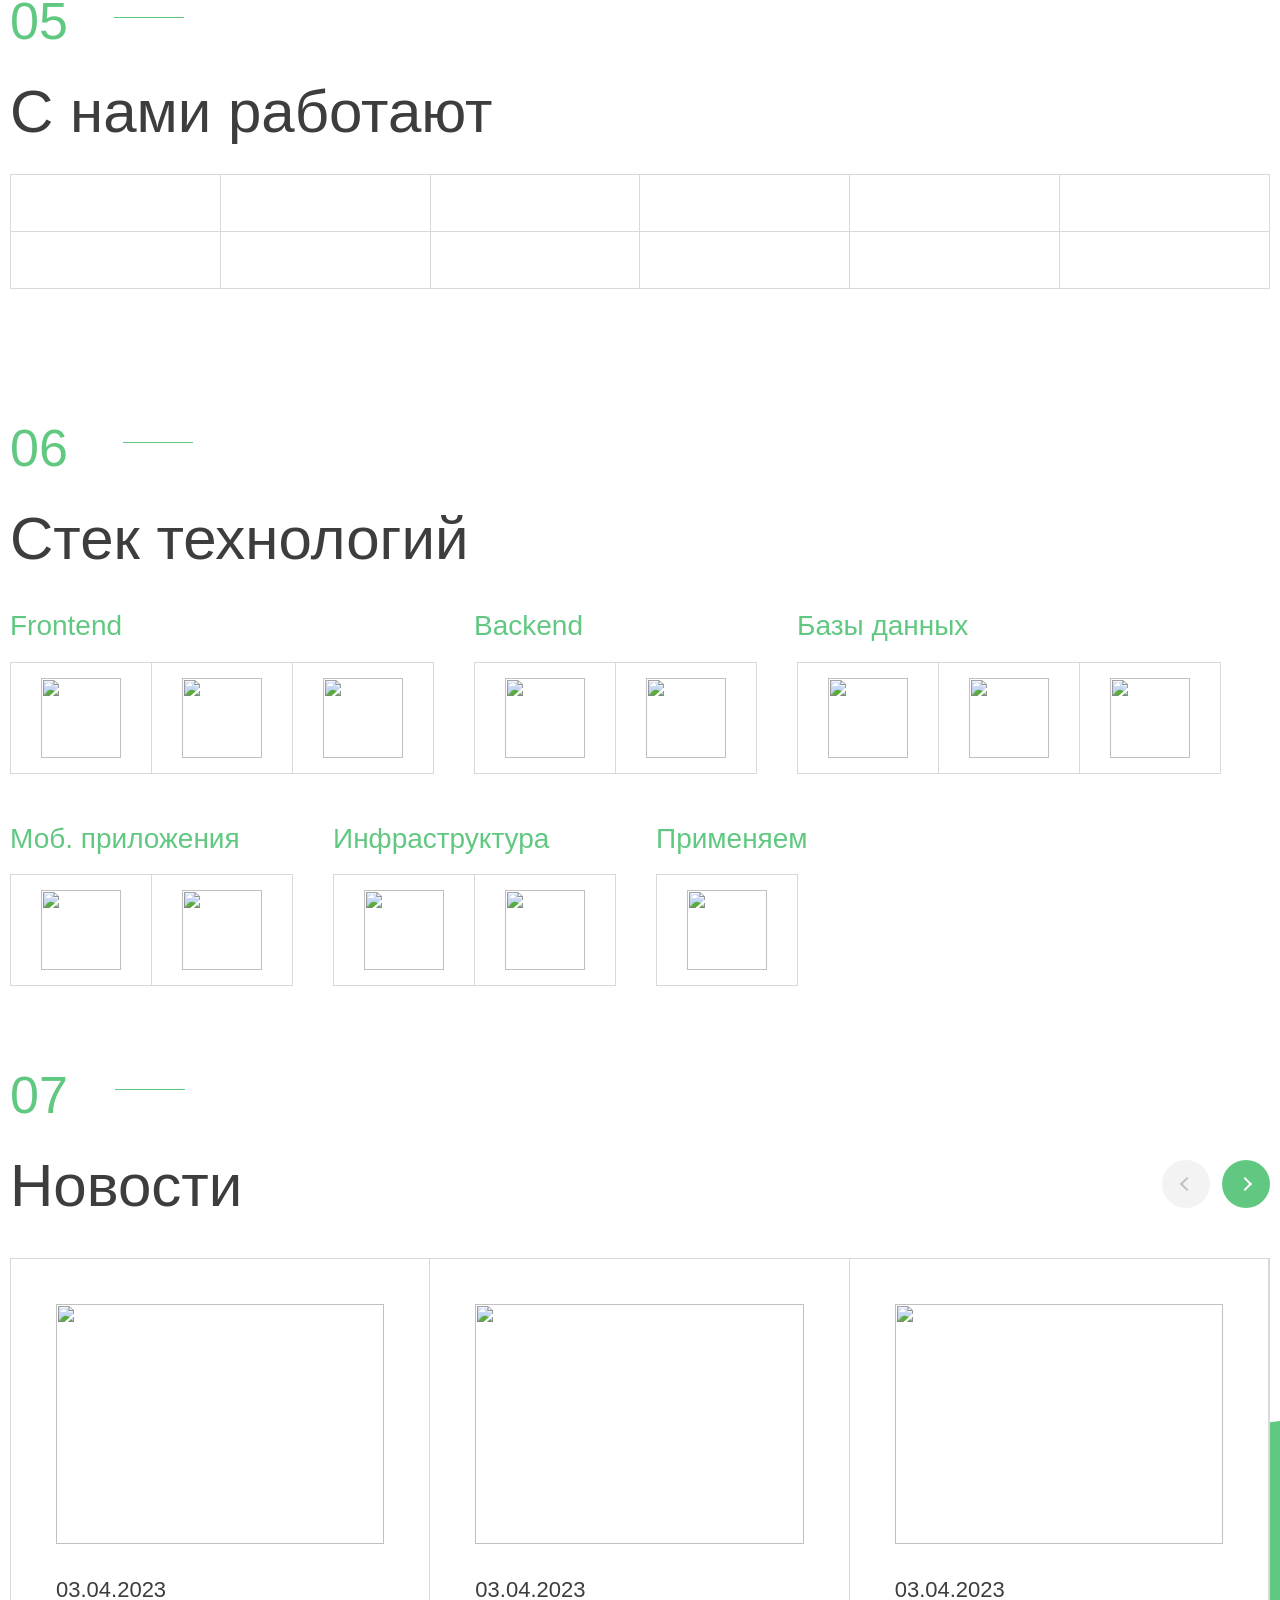
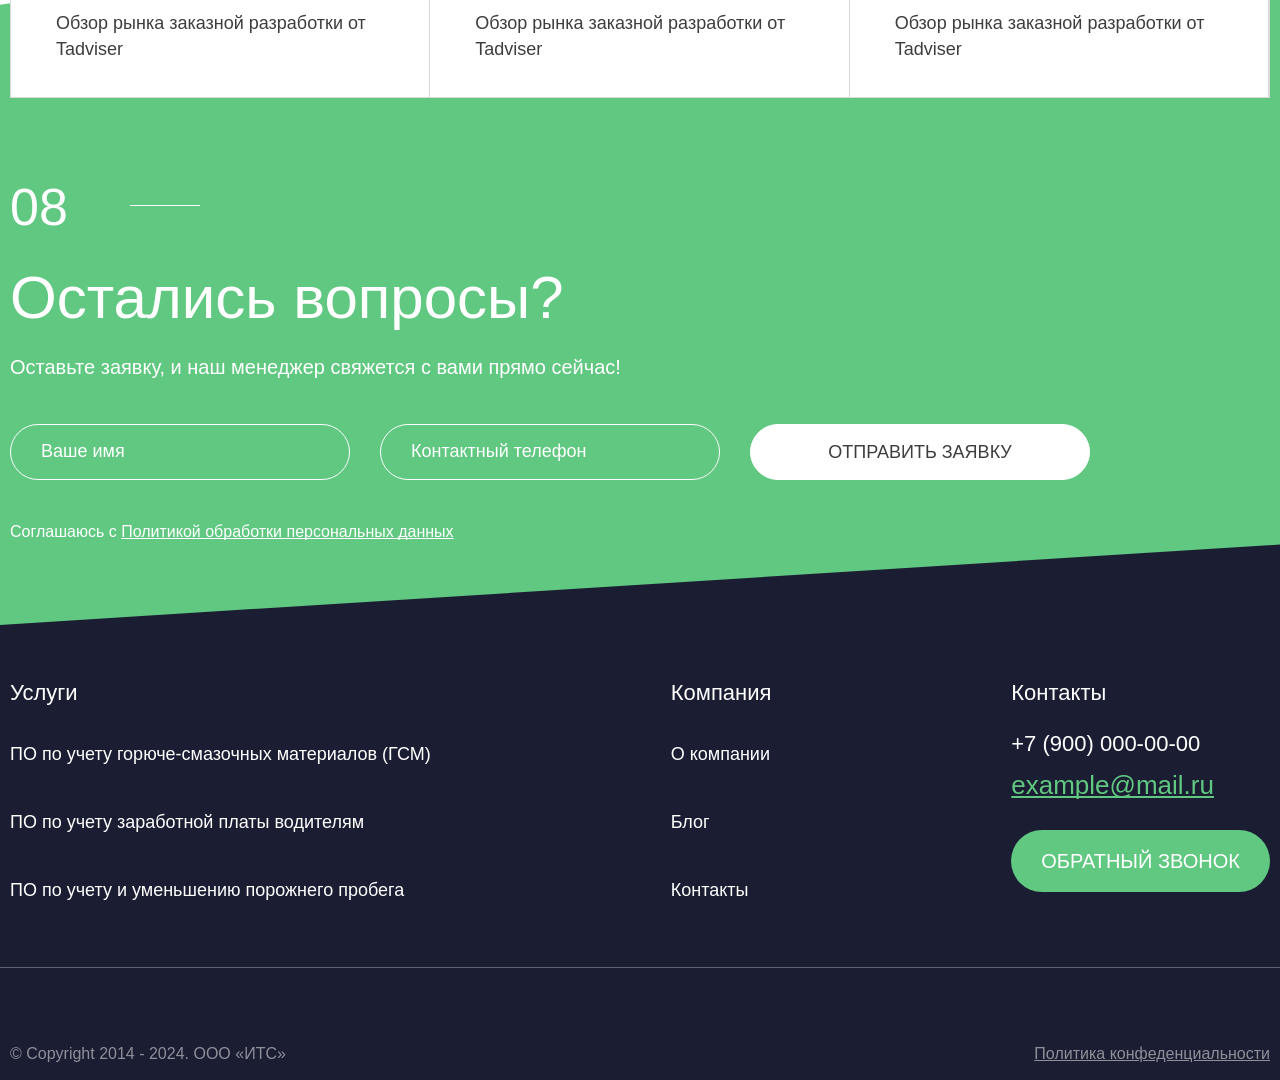
==== commit 18c20e5c: "Update index.html" ====
--- a/index.html
+++ b/index.html
@@ -14,7 +14,7 @@
 
         <!-- Логотип -->
         <a href="#" class="header__logo-link">
-          <img src="/transportCompony/assets/logo.svg" alt="Логотип компании">
+          <img src="/transportCompany/assets/logo.svg" alt="Логотип компании">
         </a>
 
         <!-- Телефон (только мобильные) -->
@@ -51,7 +51,7 @@
               </ul>
             </li>
 
-            <li class="header__nav-item"><a href="/company.html"
+            <li class="header__nav-item"><a href="company.html"
                 class="header__nav-link">О
                 компании</a></li>
             <li class="header__nav-item"><a href="#"
@@ -78,12 +78,12 @@
         <!-- Контакты -->
         <div class="header__contacts">
           <div class="header__lang">
-            <img src="/transportCompony/assets/lan.png" alt="Сменить язык">
+            <img src="/transportCompany/assets/lan.png" alt="Сменить язык">
           </div>
 
           <a href="tel:+79000000000" class="header__phone">
             <span class="header__phone-icon">
-              <img src="/transportCompony/assets/tel.png" alt>
+              <img src="/transportCompany/assets/tel.png" alt>
             </span>
             +7 (900) 000-00-00
           </a>
@@ -141,7 +141,7 @@
       <section class="innovative" id="innovative">
         <div class="container">
           <div class="innovative__inner">
-            <img class="innovative__img" src="/transportCompony/assets/innovatione__img.jpg" alt>
+            <img class="innovative__img" src="/transportCompany/assets/innovatione__img.jpg" alt>
             <div class="innovative__content">
               <span class="content__num">01</span>
               <h3 class="innovative__title content__title">Инновационные
@@ -354,13 +354,13 @@
 
                 <!-- иконки по орбите -->
                 <div class="orbit__icon orbit__icon--top">
-                  <img src="/transportCompony/assets/top.svg" alt>
+                  <img src="/transportCompany/assets/top.svg" alt>
                 </div>
                 <div class="orbit__icon orbit__icon--right">
-                  <img src="/transportCompony/assets/right.svg" alt>
+                  <img src="/transportCompany/assets/right.svg" alt>
                 </div>
                 <div class="orbit__icon orbit__icon--bottom">
-                  <img src="/transportCompony/assets/bottom.svg" alt>
+                  <img src="/transportCompany/assets/bottom.svg" alt>
                 </div>
                 <div class="orbit__icon orbit__icon--left">
                   <!-- кольцо прогресса -->
@@ -381,7 +381,7 @@
                   </svg>
 
                   <!-- иконка по центру -->
-                  <img src="/transportCompony/assets/left.svg" alt>
+                  <img src="/transportCompany/assets/left.svg" alt>
                 </div>
               </div>
             </div>
@@ -393,40 +393,40 @@
           <span class="content__num work__content-num">05</span>
           <h3 class="work__title content__title">С нами работают</h3>
           <ul class="work__list">
-            <li class="work__item"><img src="/transportCompony/assets/pek.png" alt
-                class="work__item-pic"><a href="#"
-                class="work__item-link"></a></li>
-            <li class="work__item"><img src="/transportCompony/assets/image 4.svg" alt
-                class="work__item-pic"><a href="#"
-                class="work__item-link"></a></li>
-            <li class="work__item"><img src="/transportCompony/assets/pek.png" alt
-                class="work__item-pic"><a href="#"
-                class="work__item-link"></a></li>
-            <li class="work__item"><img src="/transportCompony/assets/image 4.svg" alt
-                class="work__item-pic"><a href="#"
-                class="work__item-link"></a></li>
-            <li class="work__item"><img src="/transportCompony/assets/pek.png" alt
-                class="work__item-pic"><a href="#"
-                class="work__item-link"></a></li>
-            <li class="work__item"><img src="/transportCompony/assets/image 4.svg" alt
-                class="work__item-pic"><a href="#"
-                class="work__item-link"></a></li>
-            <li class="work__item"><img src="/transportCompony/assets/pek.png" alt
-                class="work__item-pic"><a href="#"
-                class="work__item-link"></a></li>
-            <li class="work__item"><img src="/transportCompony/assets/image 4.svg" alt
-                class="work__item-pic"><a href="#"
-                class="work__item-link"></a></li>
-            <li class="work__item"><img src="/transportCompony/assets/pek.png" alt
-                class="work__item-pic"><a href="#"
-                class="work__item-link"></a></li>
-            <li class="work__item"><img src="/transportCompony/assets/image 4.svg" alt
-                class="work__item-pic"><a href="#"
-                class="work__item-link"></a></li>
-            <li class="work__item"><img src="/transportCompony/assets/pek.png" alt
-                class="work__item-pic"><a href="#"
-                class="work__item-link"></a></li>
-            <li class="work__item"><img src="/transportCompony/assets/image 4.svg" alt
+            <li class="work__item"><img src="/transportCompany/assets/pek.png" alt
+                class="work__item-pic"><a href="#"
+                class="work__item-link"></a></li>
+            <li class="work__item"><img src="/transportCompany/assets/image 4.svg" alt
+                class="work__item-pic"><a href="#"
+                class="work__item-link"></a></li>
+            <li class="work__item"><img src="/transportCompany/assets/pek.png" alt
+                class="work__item-pic"><a href="#"
+                class="work__item-link"></a></li>
+            <li class="work__item"><img src="/transportCompany/assets/image 4.svg" alt
+                class="work__item-pic"><a href="#"
+                class="work__item-link"></a></li>
+            <li class="work__item"><img src="/transportCompany/assets/pek.png" alt
+                class="work__item-pic"><a href="#"
+                class="work__item-link"></a></li>
+            <li class="work__item"><img src="/transportCompany/assets/image 4.svg" alt
+                class="work__item-pic"><a href="#"
+                class="work__item-link"></a></li>
+            <li class="work__item"><img src="/transportCompany/assets/pek.png" alt
+                class="work__item-pic"><a href="#"
+                class="work__item-link"></a></li>
+            <li class="work__item"><img src="/transportCompany/assets/image 4.svg" alt
+                class="work__item-pic"><a href="#"
+                class="work__item-link"></a></li>
+            <li class="work__item"><img src="/transportCompany/assets/pek.png" alt
+                class="work__item-pic"><a href="#"
+                class="work__item-link"></a></li>
+            <li class="work__item"><img src="/transportCompany/assets/image 4.svg" alt
+                class="work__item-pic"><a href="#"
+                class="work__item-link"></a></li>
+            <li class="work__item"><img src="/transportCompany/assets/pek.png" alt
+                class="work__item-pic"><a href="#"
+                class="work__item-link"></a></li>
+            <li class="work__item"><img src="/transportCompany/assets/image 4.svg" alt
                 class="work__item-pic"><a href="#"
                 class="work__item-link"></a></li>
           </ul>
@@ -441,13 +441,13 @@
               <h4 class="tehnology__list-title">Frontend</h4>
               <ul class="tehnology__list">
                 <li class="tehnology__item"><a href="#"
-                    class="tehnology__link"><img src="/transportCompony/assets/svelte.png" alt
-                      class="tehnology__item-pic"></a></li>
-                <li class="tehnology__item"><a href="#"
-                    class="tehnology__link"><img src="/transportCompony/assets/vue.png" alt
-                      class="tehnology__item-pic"></a></li>
-                <li class="tehnology__item"><a href="#"
-                    class="tehnology__link"><img src="/transportCompony/assets/angular.png" alt
+                    class="tehnology__link"><img src="/transportCompany/assets/svelte.png" alt
+                      class="tehnology__item-pic"></a></li>
+                <li class="tehnology__item"><a href="#"
+                    class="tehnology__link"><img src="/transportCompany/assets/vue.png" alt
+                      class="tehnology__item-pic"></a></li>
+                <li class="tehnology__item"><a href="#"
+                    class="tehnology__link"><img src="/transportCompany/assets/angular.png" alt
                       class="tehnology__item-pic"></a></li>
               </ul>
             </div>
@@ -455,10 +455,10 @@
               <h4 class="tehnology__list-title">Backend</h4>
               <ul class="tehnology__list">
                 <li class="tehnology__item"><a href="#"
-                    class="tehnology__link"><img src="/transportCompony/assets/laravel.png" alt
-                      class="tehnology__item-pic"></a></li>
-                <li class="tehnology__item"><a href="#"
-                    class="tehnology__link"><img src="/transportCompony/assets/python.png" alt
+                    class="tehnology__link"><img src="/transportCompany/assets/laravel.png" alt
+                      class="tehnology__item-pic"></a></li>
+                <li class="tehnology__item"><a href="#"
+                    class="tehnology__link"><img src="/transportCompany/assets/python.png" alt
                       class="tehnology__item-pic"></a></li>
               </ul>
             </div>
@@ -466,13 +466,13 @@
               <h4 class="tehnology__list-title">Базы данных</h4>
               <ul class="tehnology__list">
                 <li class="tehnology__item"><a href="#"
-                    class="tehnology__link"><img src="/transportCompony/assets/mongo.png" alt
-                      class="tehnology__item-pic"></a></li>
-                <li class="tehnology__item"><a href="#"
-                    class="tehnology__link"><img src="/transportCompony/assets/sql.png" alt
-                      class="tehnology__item-pic"></a></li>
-                <li class="tehnology__item"><a href="#"
-                    class="tehnology__link"><img src="/transportCompony/assets/ch.png" alt
+                    class="tehnology__link"><img src="/transportCompany/assets/mongo.png" alt
+                      class="tehnology__item-pic"></a></li>
+                <li class="tehnology__item"><a href="#"
+                    class="tehnology__link"><img src="/transportCompany/assets/sql.png" alt
+                      class="tehnology__item-pic"></a></li>
+                <li class="tehnology__item"><a href="#"
+                    class="tehnology__link"><img src="/transportCompany/assets/ch.png" alt
                       class="tehnology__item-pic"></a></li>
               </ul>
             </div>
@@ -482,10 +482,10 @@
               <h4 class="tehnology__list-title">Моб. приложения</h4>
               <ul class="tehnology__list">
                 <li class="tehnology__item"><a href="#"
-                    class="tehnology__link"><img src="/transportCompony/assets/java.png" alt
-                      class="tehnology__item-pic"></a></li>
-                <li class="tehnology__item"><a href="#"
-                    class="tehnology__link"><img src="/transportCompony/assets/swift.png" alt
+                    class="tehnology__link"><img src="/transportCompany/assets/java.png" alt
+                      class="tehnology__item-pic"></a></li>
+                <li class="tehnology__item"><a href="#"
+                    class="tehnology__link"><img src="/transportCompany/assets/swift.png" alt
                       class="tehnology__item-pic"></a></li>
               </ul>
             </div>
@@ -493,10 +493,10 @@
               <h4 class="tehnology__list-title">Инфраструктура</h4>
               <ul class="tehnology__list">
                 <li class="tehnology__item"><a href="#"
-                    class="tehnology__link"><img src="/transportCompony/assets/docer.png" alt
-                      class="tehnology__item-pic"></a></li>
-                <li class="tehnology__item"><a href="#"
-                    class="tehnology__link"><img src="/transportCompony/assets/ic.png" alt
+                    class="tehnology__link"><img src="/transportCompany/assets/docer.png" alt
+                      class="tehnology__item-pic"></a></li>
+                <li class="tehnology__item"><a href="#"
+                    class="tehnology__link"><img src="/transportCompany/assets/ic.png" alt
                       class="tehnology__item-pic"></a></li>
               </ul>
             </div>
@@ -504,7 +504,7 @@
               <h4 class="tehnology__list-title">Применяем</h4>
               <ul class="tehnology__list">
                 <li class="tehnology__item"><a href="#"
-                    class="tehnology__link"><img src="/transportCompony/assets/ql.png" alt
+                    class="tehnology__link"><img src="/transportCompany/assets/ql.png" alt
                       class="tehnology__item-pic"></a></li>
               </ul>
             </div>
@@ -528,7 +528,7 @@
             </div>
             <div class="news__slider">
               <div class="news__slide">
-                <img src="/transportCompony/assets/slide-1.png" alt class="news__slide-pic">
+                <img src="/transportCompany/assets/slide-1.png" alt class="news__slide-pic">
                 <div class="news__content">
 
                   <p class="news__slide-date">03.04.2023</p>
@@ -538,7 +538,7 @@
                 </div>
               </div>
               <div class="news__slide">
-                <img src="/transportCompony/assets/slide-2.png" alt class="news__slide-pic">
+                <img src="/transportCompany/assets/slide-2.png" alt class="news__slide-pic">
                 <div class="news__content">
 
                   <p class="news__slide-date">03.04.2023</p>
@@ -548,7 +548,7 @@
                 </div>
               </div>
               <div class="news__slide">
-                <img src="/transportCompony/assets/slide-3.png" alt class="news__slide-pic">
+                <img src="/transportCompany/assets/slide-3.png" alt class="news__slide-pic">
                 <div class="news__content">
 
                   <p class="news__slide-date">03.04.2023</p>
@@ -558,7 +558,7 @@
                 </div>
               </div>
               <div class="news__slide">
-                <img src="/transportCompony/assets/slide-1.png" alt class="news__slide-pic">
+                <img src="/transportCompany/assets/slide-1.png" alt class="news__slide-pic">
                 <div class="news__content">
 
                   <p class="news__slide-date">03.04.2023</p>
@@ -568,7 +568,7 @@
                 </div>
               </div>
               <div class="news__slide">
-                <img src="/transportCompony/assets/slide-2.png" alt class="news__slide-pic">
+                <img src="/transportCompany/assets/slide-2.png" alt class="news__slide-pic">
                 <div class="news__content">
 
                   <p class="news__slide-date">03.04.2023</p>
@@ -578,7 +578,7 @@
                 </div>
               </div>
               <div class="news__slide">
-                <img src="/transportCompony/assets/slide-3.png" alt class="news__slide-pic">
+                <img src="/transportCompany/assets/slide-3.png" alt class="news__slide-pic">
 
                 <div class="news__content">
 
@@ -713,7 +713,7 @@
 
       <div class="mobile-menu__top">
         <a href="#" class="header__logo-link">
-          <img src="/transportCompony/assets/mob__logo.png" alt="Логотип компании">
+          <img src="/transportCompany/assets/mob__logo.png" alt="Логотип компании">
         </a>
 
         <a href="tel:+79000000000" class="mobile-menu__phone">
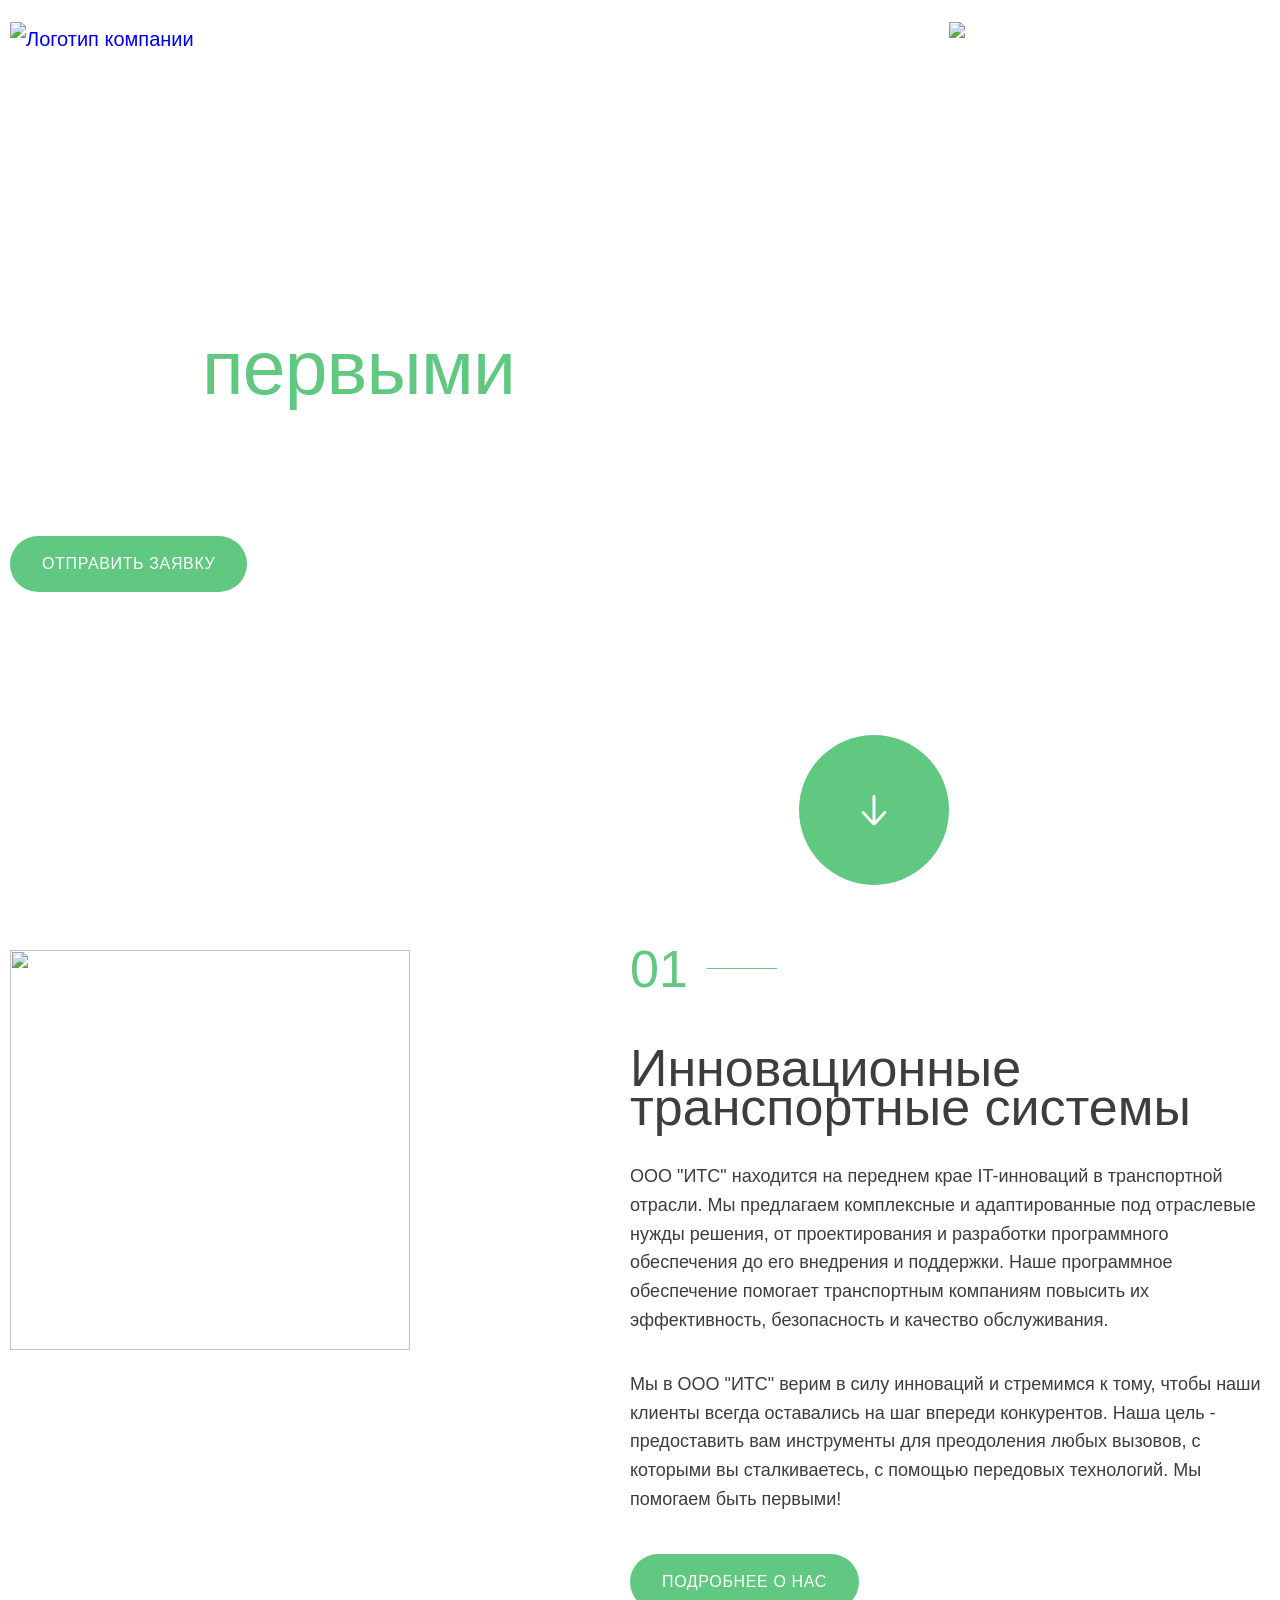
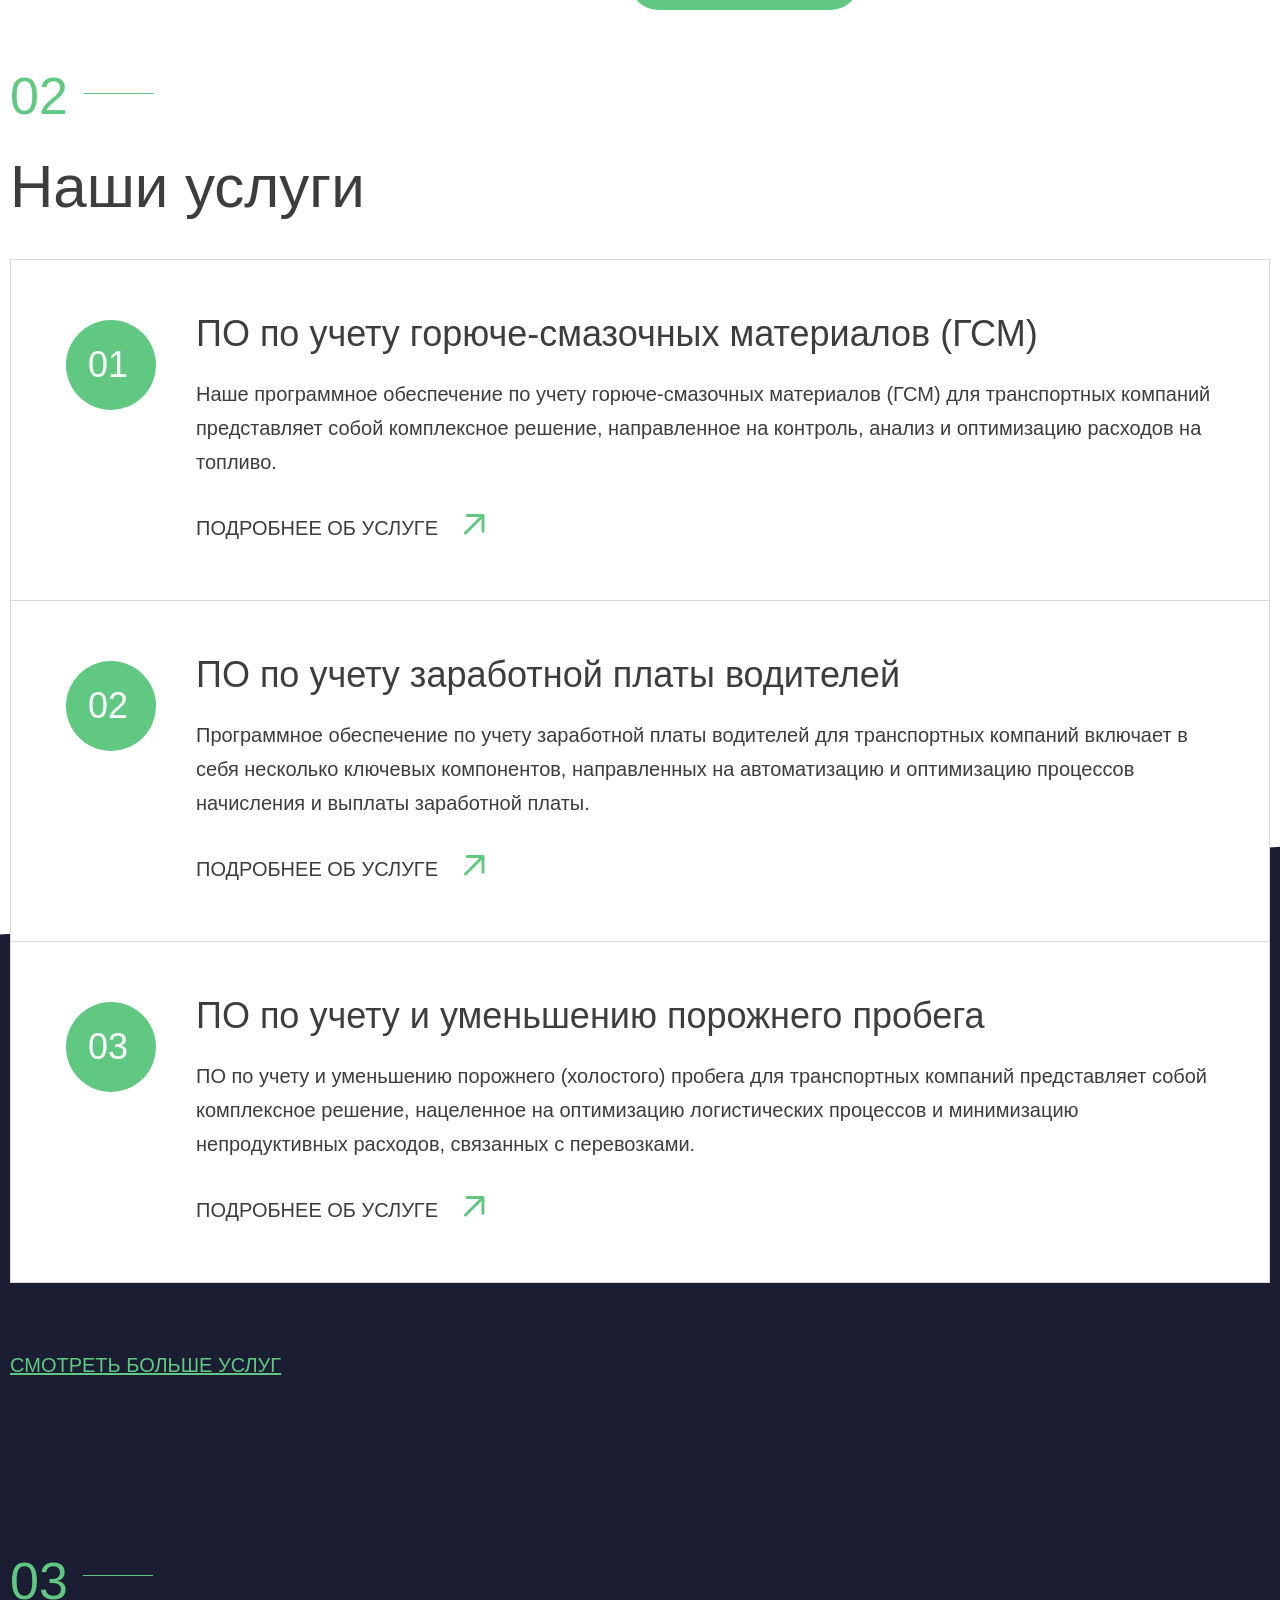
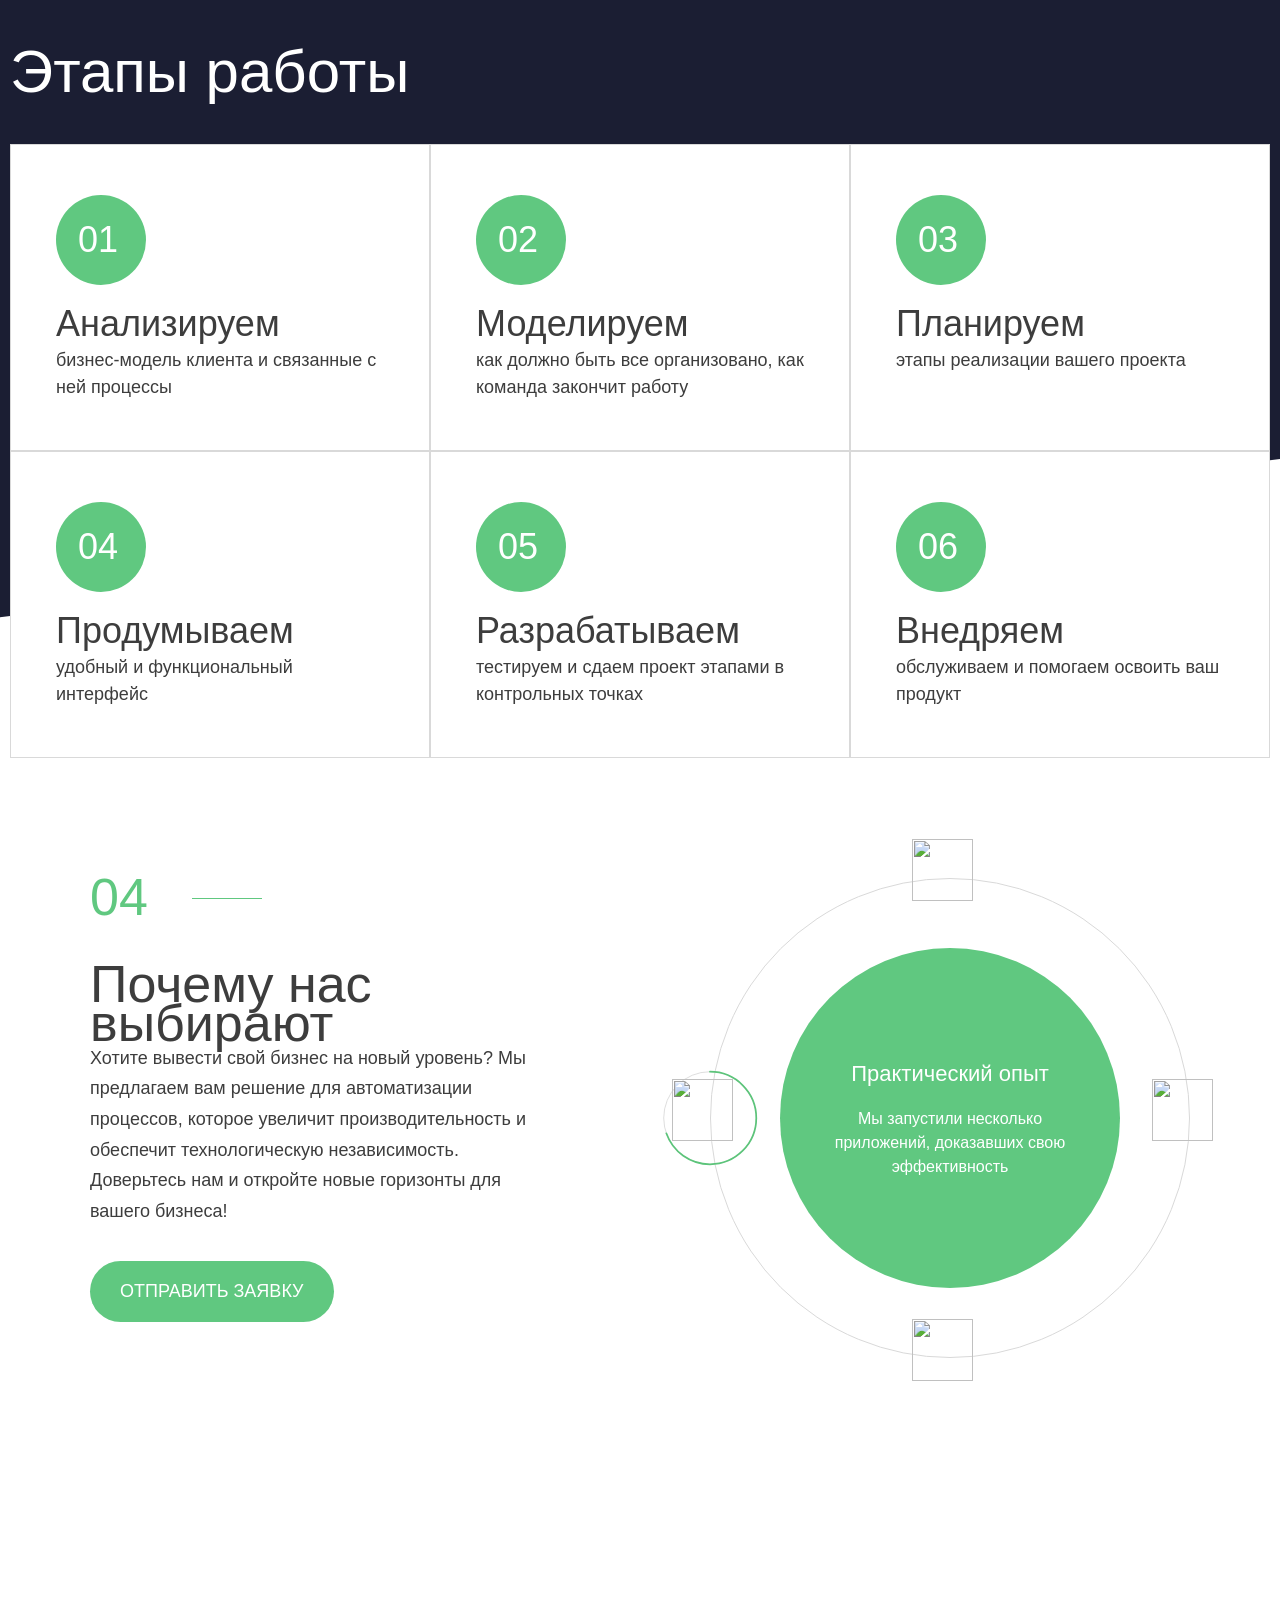
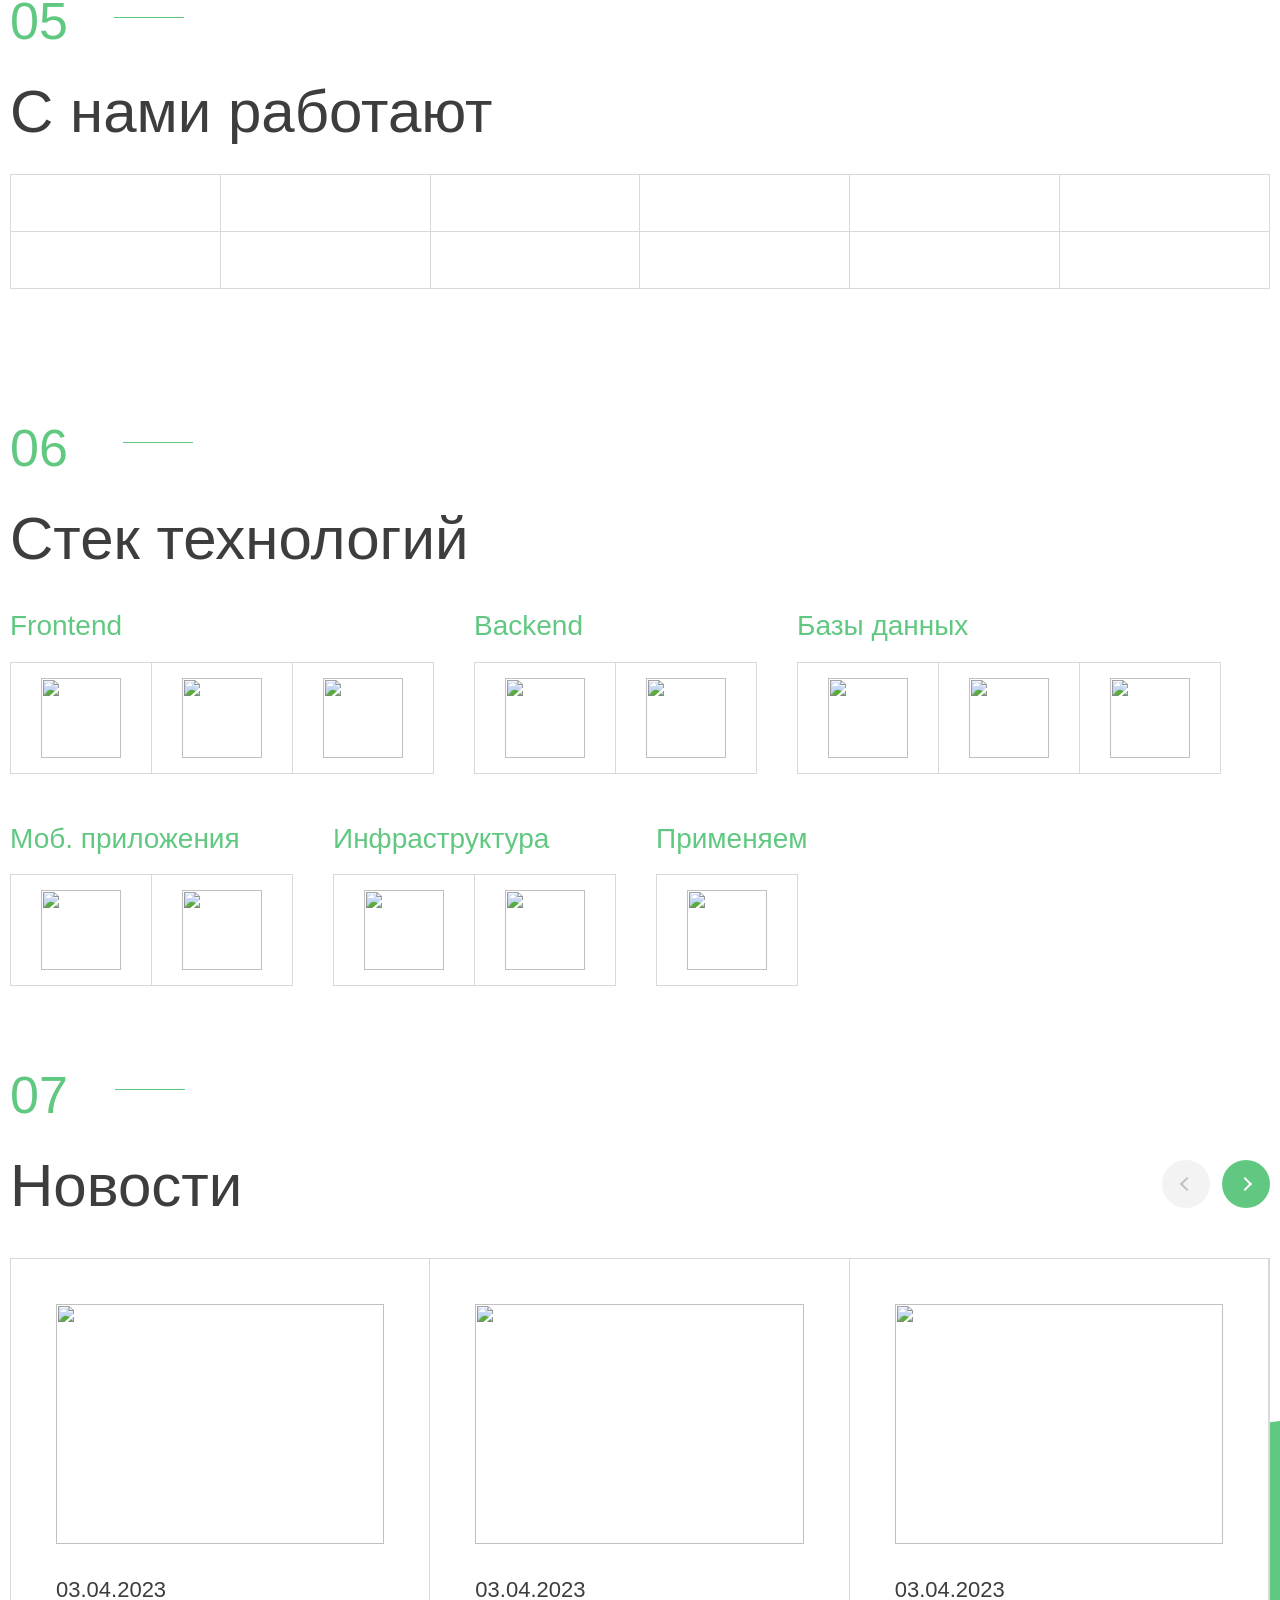
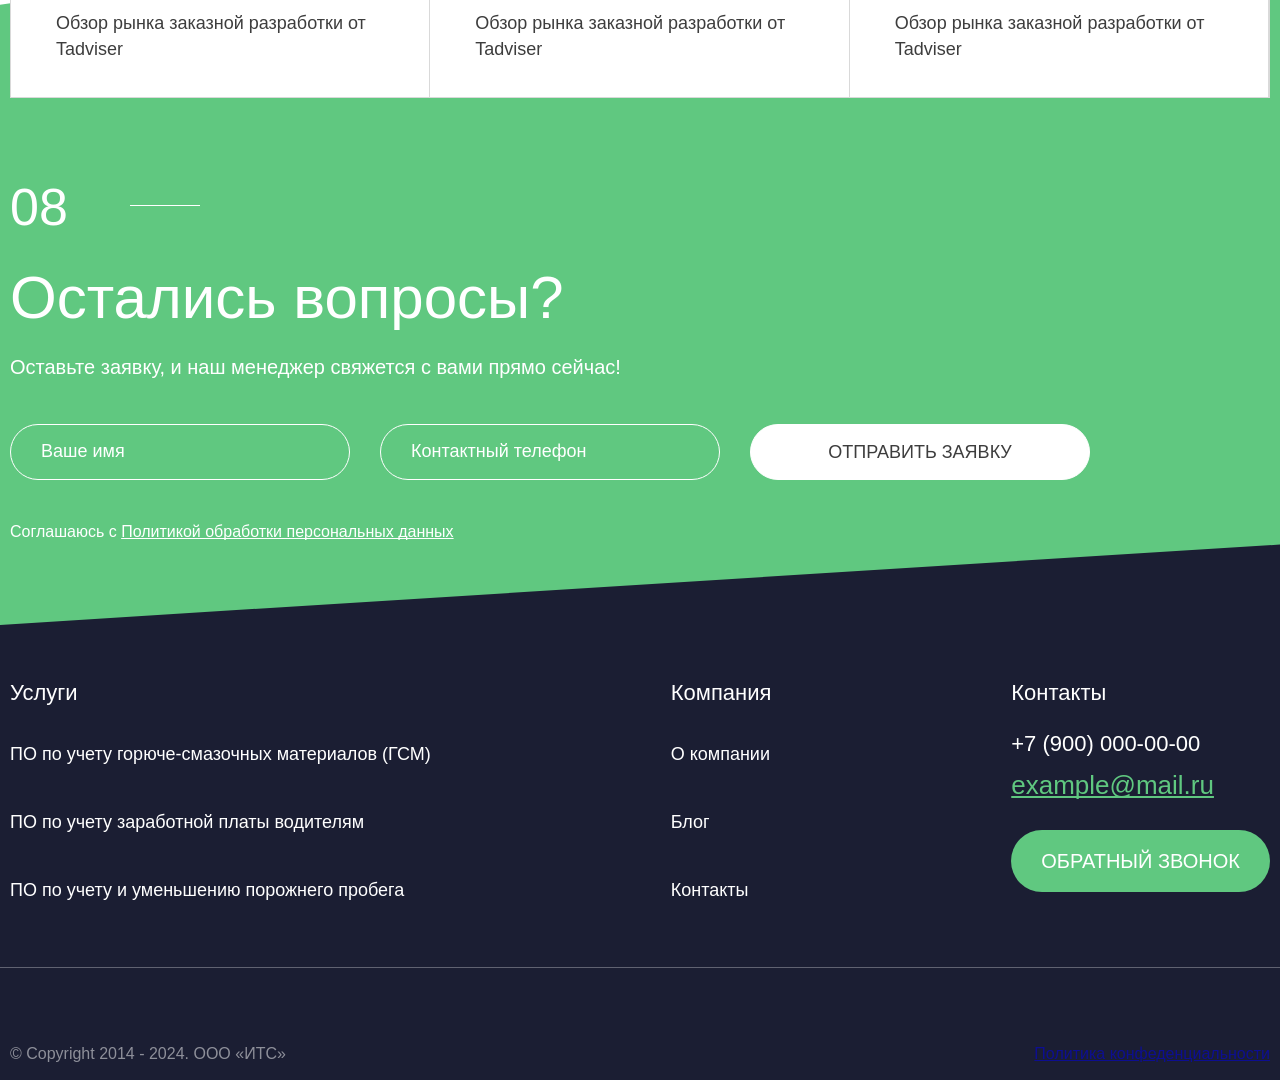
==== commit 3f21ddb6: "Update index.html" ====
--- a/index.html
+++ b/index.html
@@ -161,7 +161,7 @@
                 помощью передовых технологий.
                 Мы помогаем быть первыми!</p>
 
-              <a href="#" class="btn innovative__btn">Подробнее о нас</a>
+              <a href="company.html" class="btn innovative__btn">Подробнее о нас</a>
             </div>
           </div>
         </div>
@@ -185,7 +185,7 @@
                     компаний представляет собой комплексное решение,
                     направленное на контроль, анализ и оптимизацию расходов на
                     топливо.</p>
-                  <a href="#" class="services__card-link">подробнее <span>об
+                  <a href="po__services.html" class="services__card-link">подробнее <span>об
                       услуге</span>
                     <svg width="25" height="25" viewBox="0 0 25 25" fill="none"
                       xmlns="http://www.w3.org/2000/svg">
@@ -217,7 +217,7 @@
                   включает в себя несколько ключевых компонентов, направленных
                   на автоматизацию и оптимизацию процессов начисления и
                   выплаты заработной платы.</p>
-                <a href="#" class="services__card-link">подробнее <span>об
+                <a href="po__services.html" class="services__card-link">подробнее <span>об
                     услуге</span>
                   <svg width="25" height="25" viewBox="0 0 25 25" fill="none"
                     xmlns="http://www.w3.org/2000/svg">
@@ -241,7 +241,7 @@
                   представляет собой комплексное решение, нацеленное на
                   оптимизацию логистических процессов и минимизацию
                   непродуктивных расходов, связанных с перевозками.</p>
-                <a href="#" class="services__card-link">подробнее <span>об
+                <a href="po__services.html" class="services__card-link">подробнее <span>об
                     услуге</span>
                   <svg width="25" height="25" viewBox="0 0 25 25" fill="none"
                     xmlns="http://www.w3.org/2000/svg">
@@ -704,7 +704,7 @@
 
           <div class="footer__copy">
             <p>© Copyright 2014 - 2024. ООО «ИТС»</p>
-            <p class="footer__policy">Политика конфеденциальности</p>
+            <a href="#" class="footer__policy">Политика конфеденциальности</a>
           </div>
         </div>
       </footer>
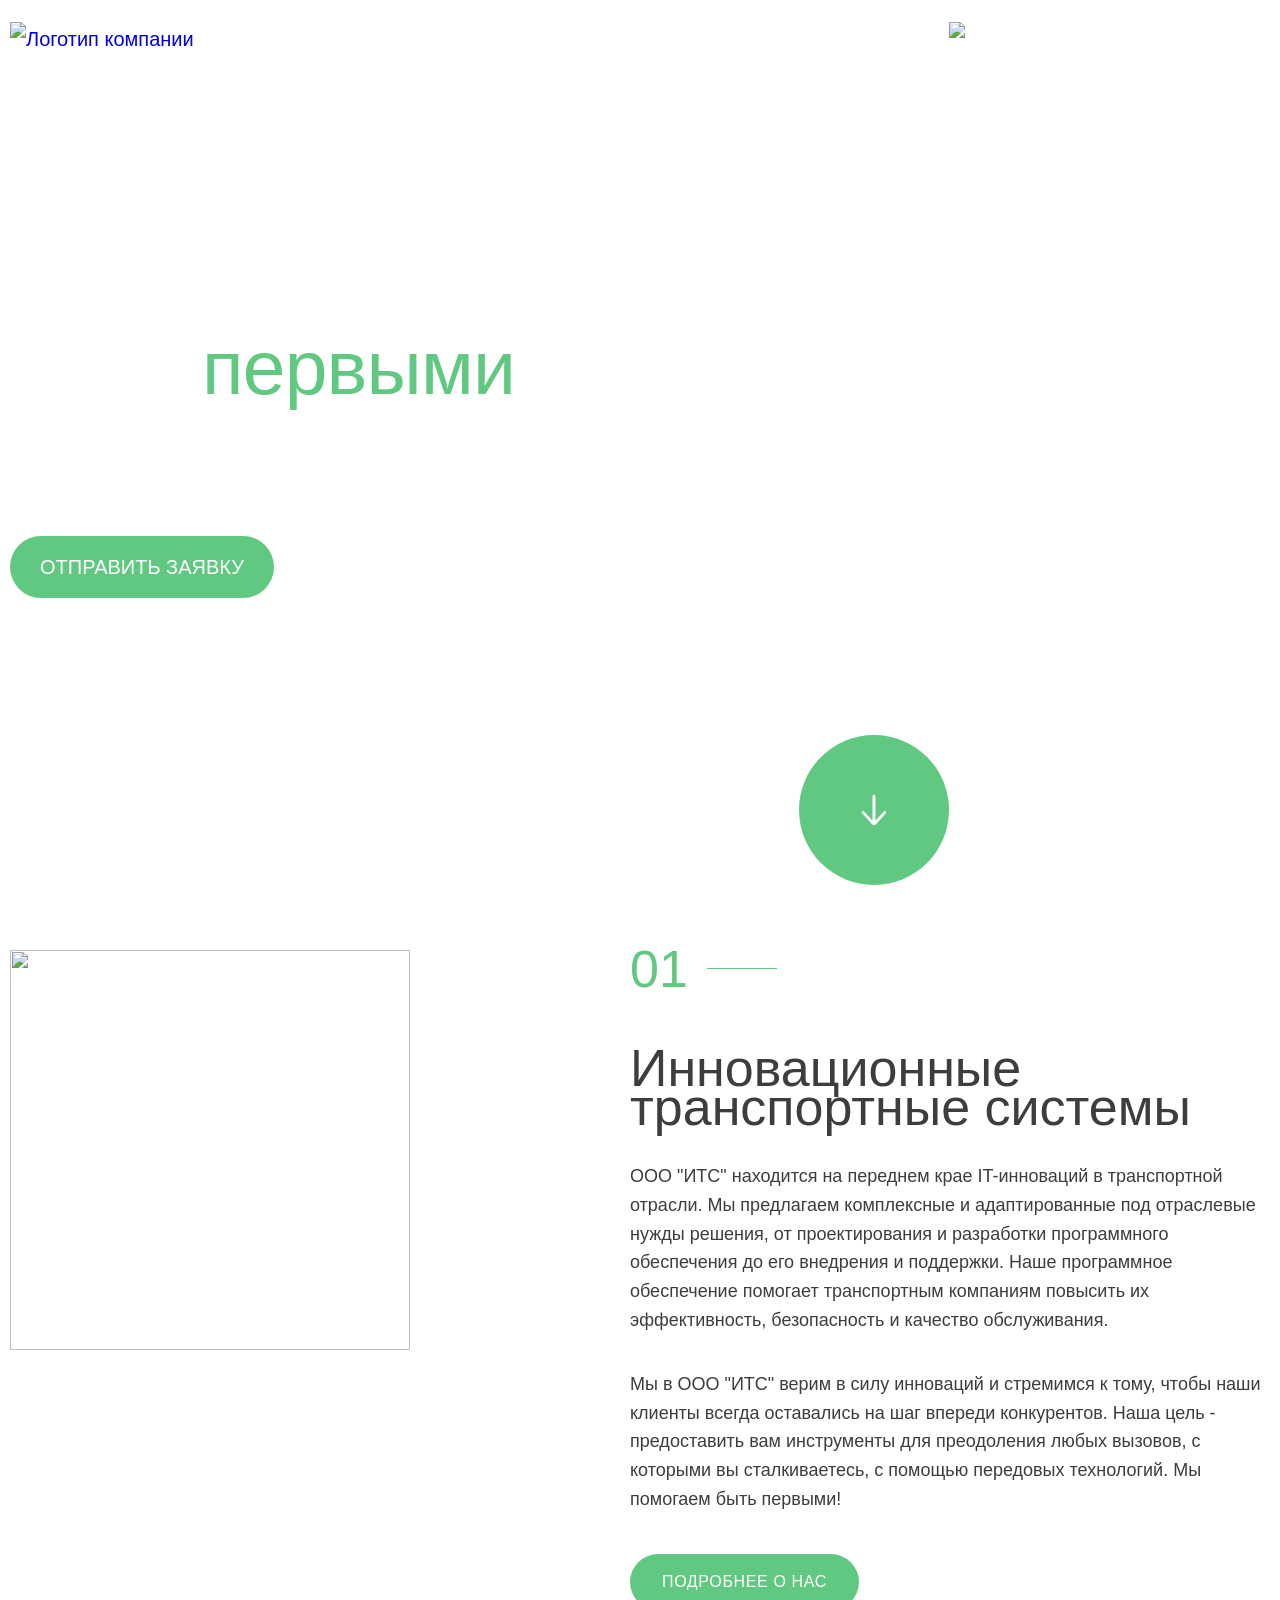
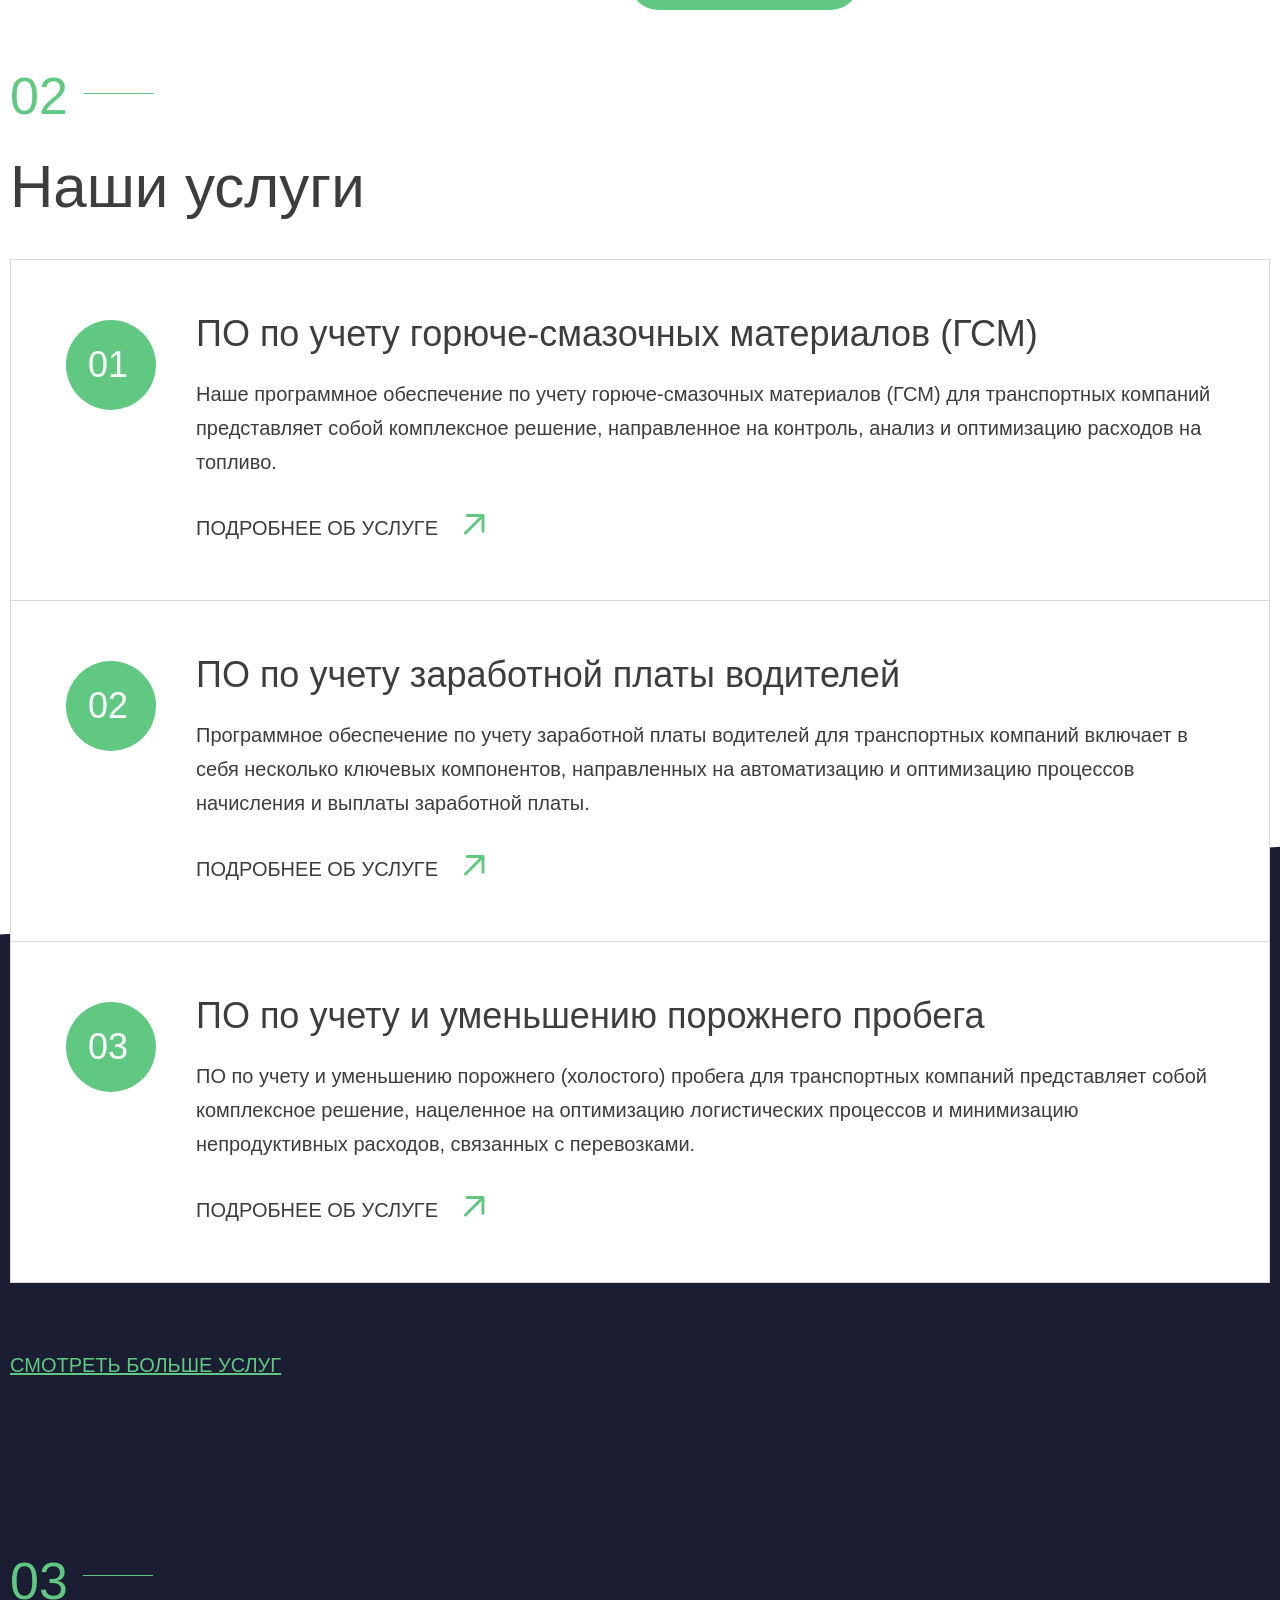
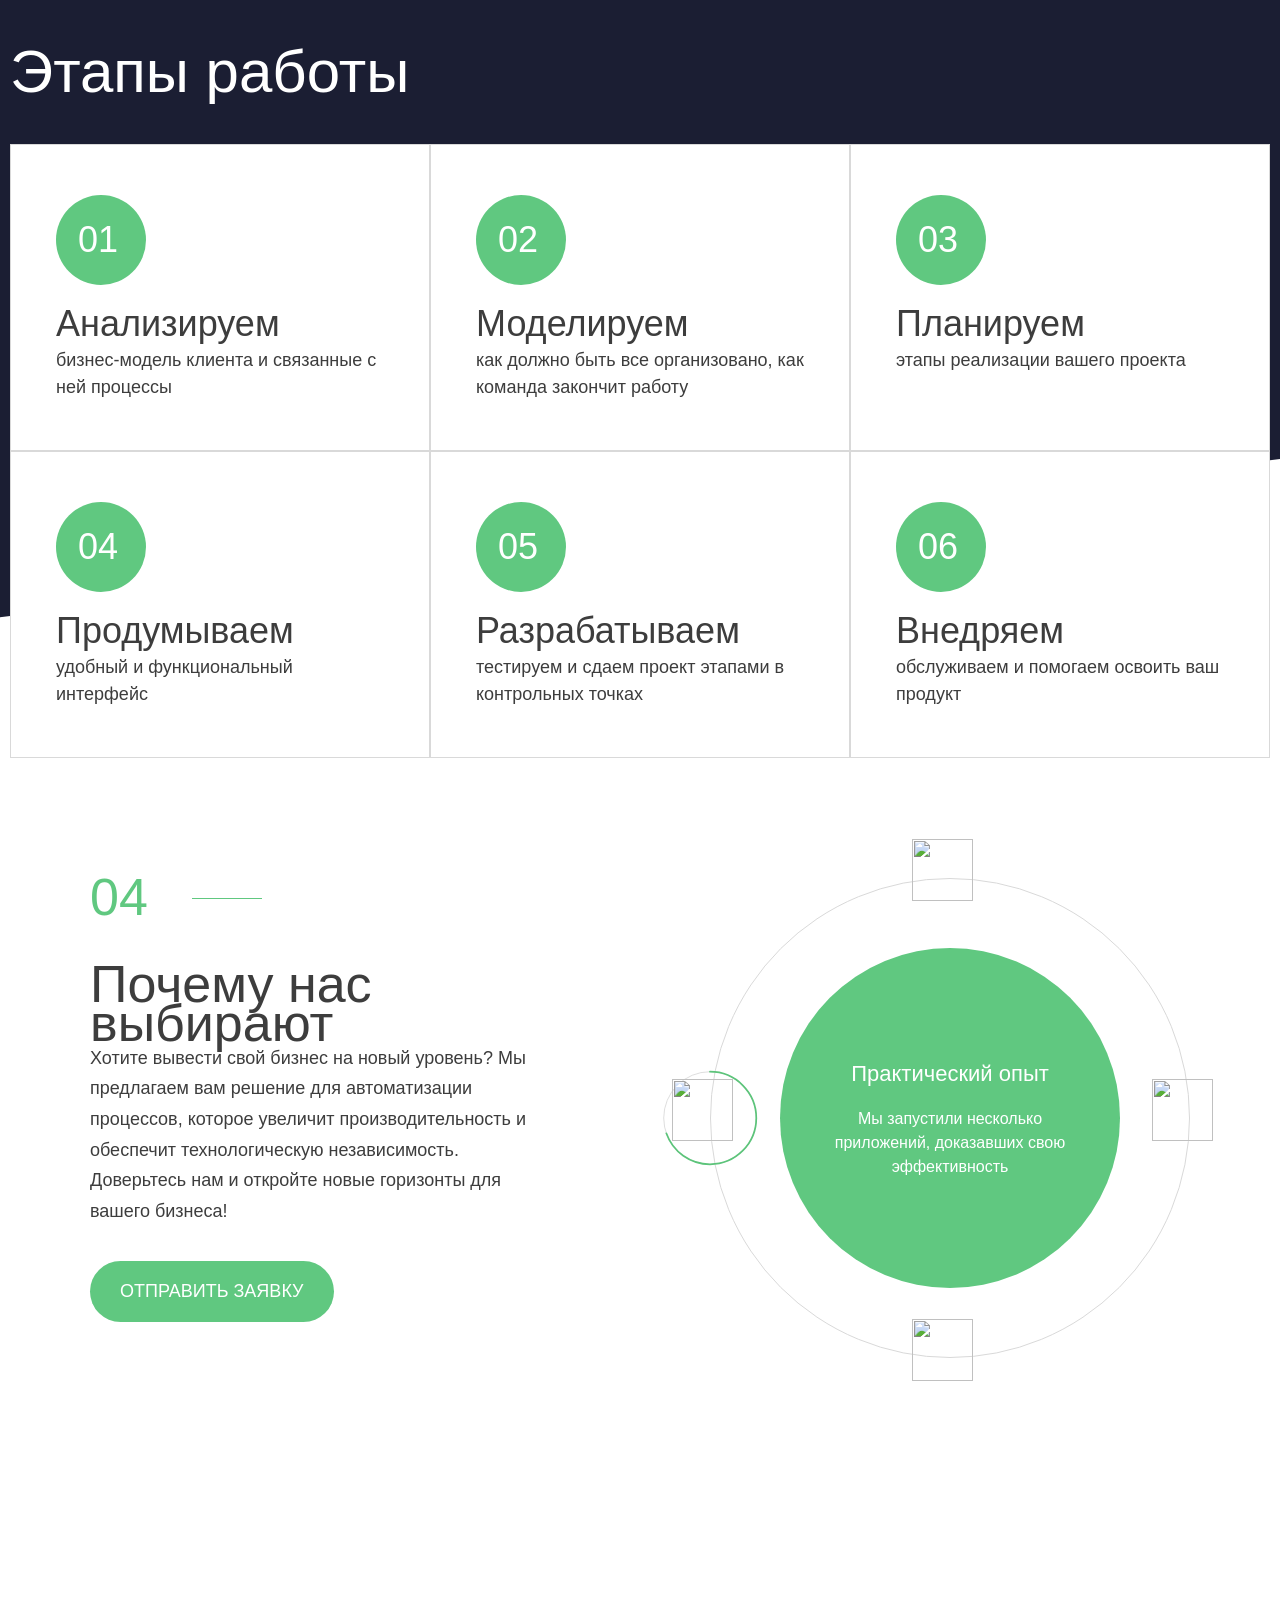
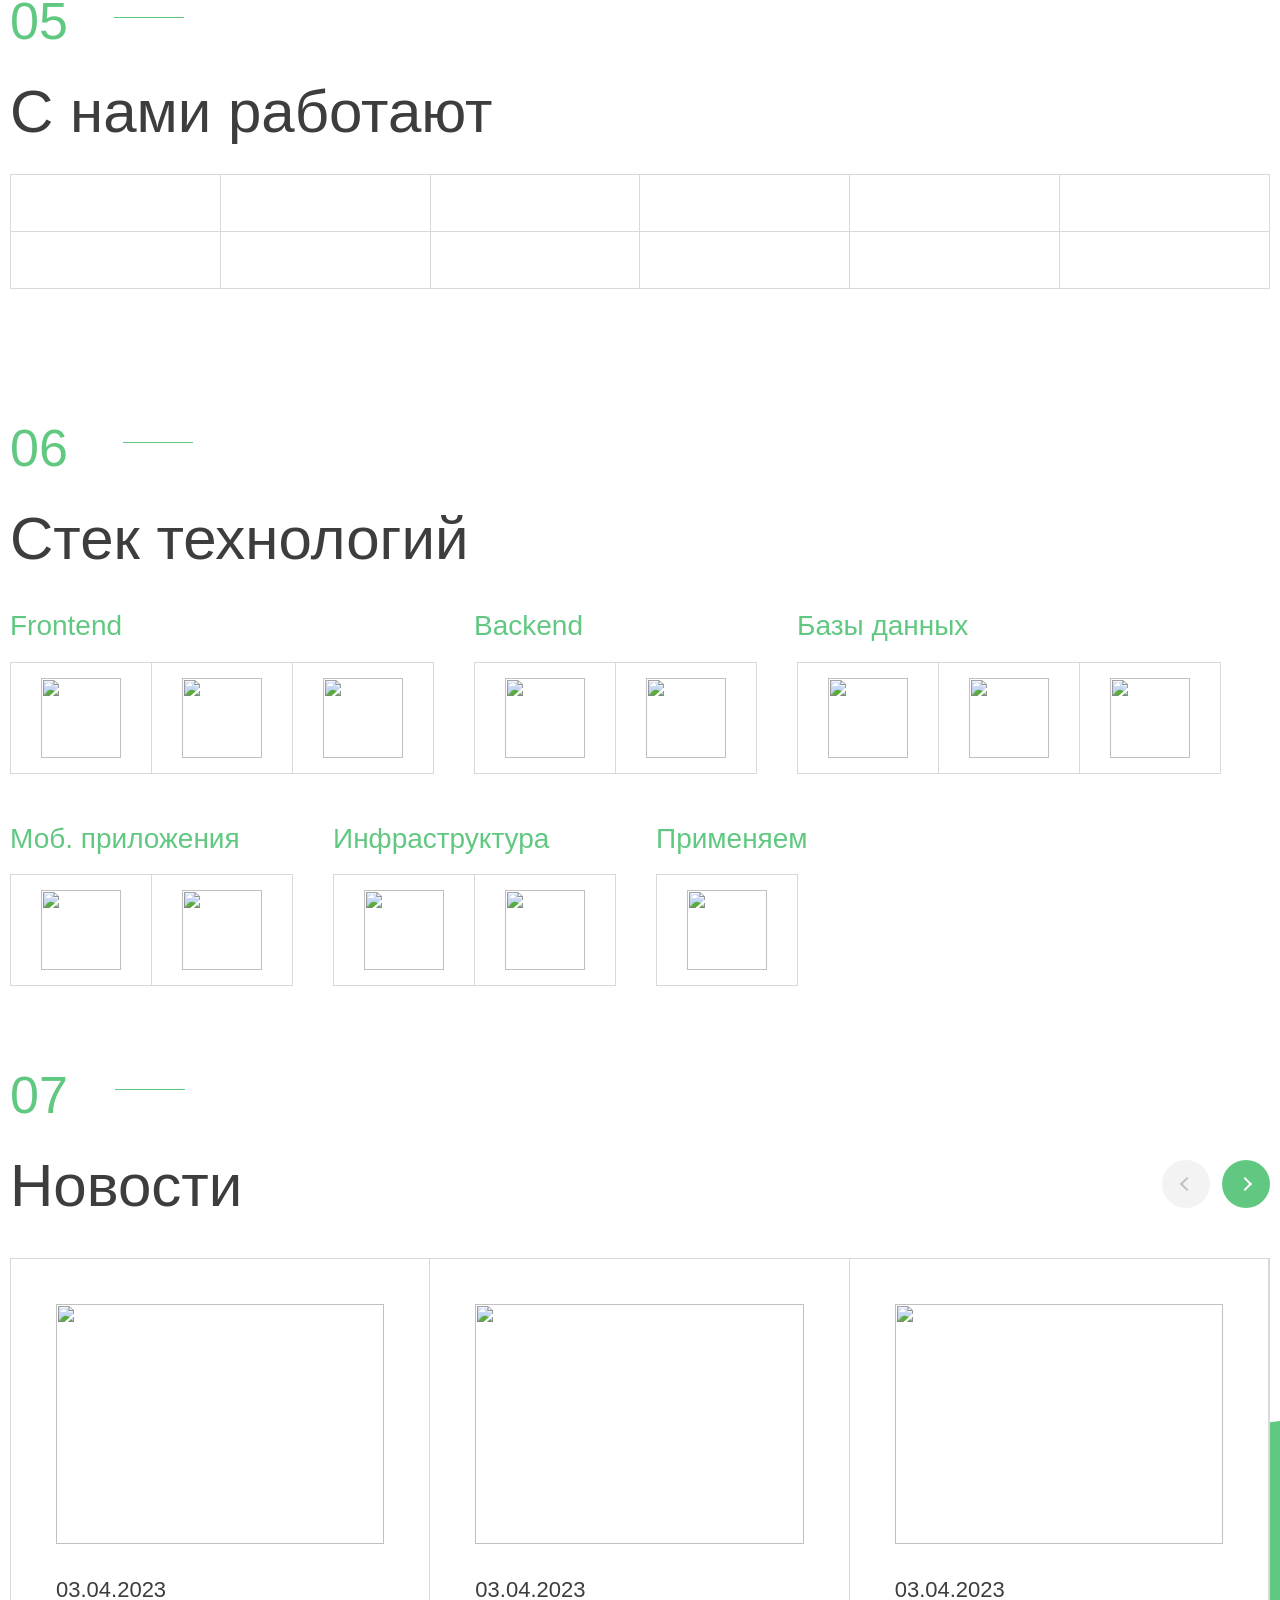
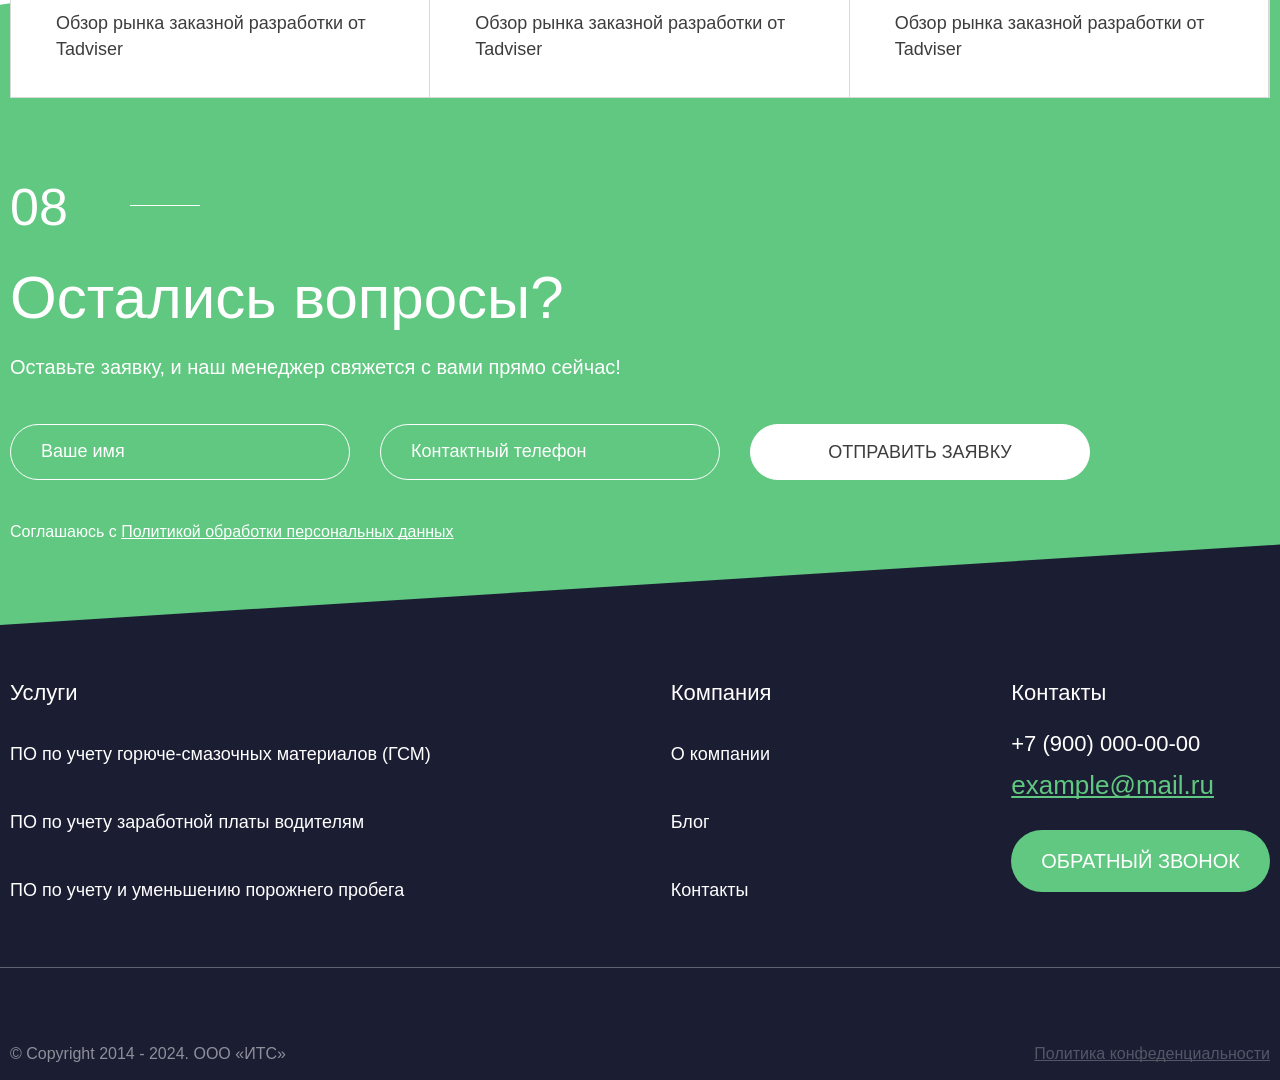
==== commit 20325526: "Update index.html" ====
--- a/index.html
+++ b/index.html
@@ -118,7 +118,7 @@
             Интегрированная система анализа бизнес-процессов транспортных
             компаний различного профиля (пассажирские и грузовые перевозки)
           </p>
-          <a href="#form" class="btn header__btn">Отправить заявку</a>
+          <button class="footer__btn header__btn" id="openModalBtn" type="button">отправить заявку</button>
         </div>
       </div>
 
@@ -338,7 +338,7 @@
                 производительность и обеспечит технологическую независимость.
                 Доверьтесь нам и откройте новые горизонты для вашего бизнеса!
               </p>
-              <button class="why__btn">отправить заявку</button>
+              <button class="footer__btn why__btn" id="openModalBtn" type="button">отправить заявку</button>
             </div>
             <div class="why__visual">
               <div class="orbit">
